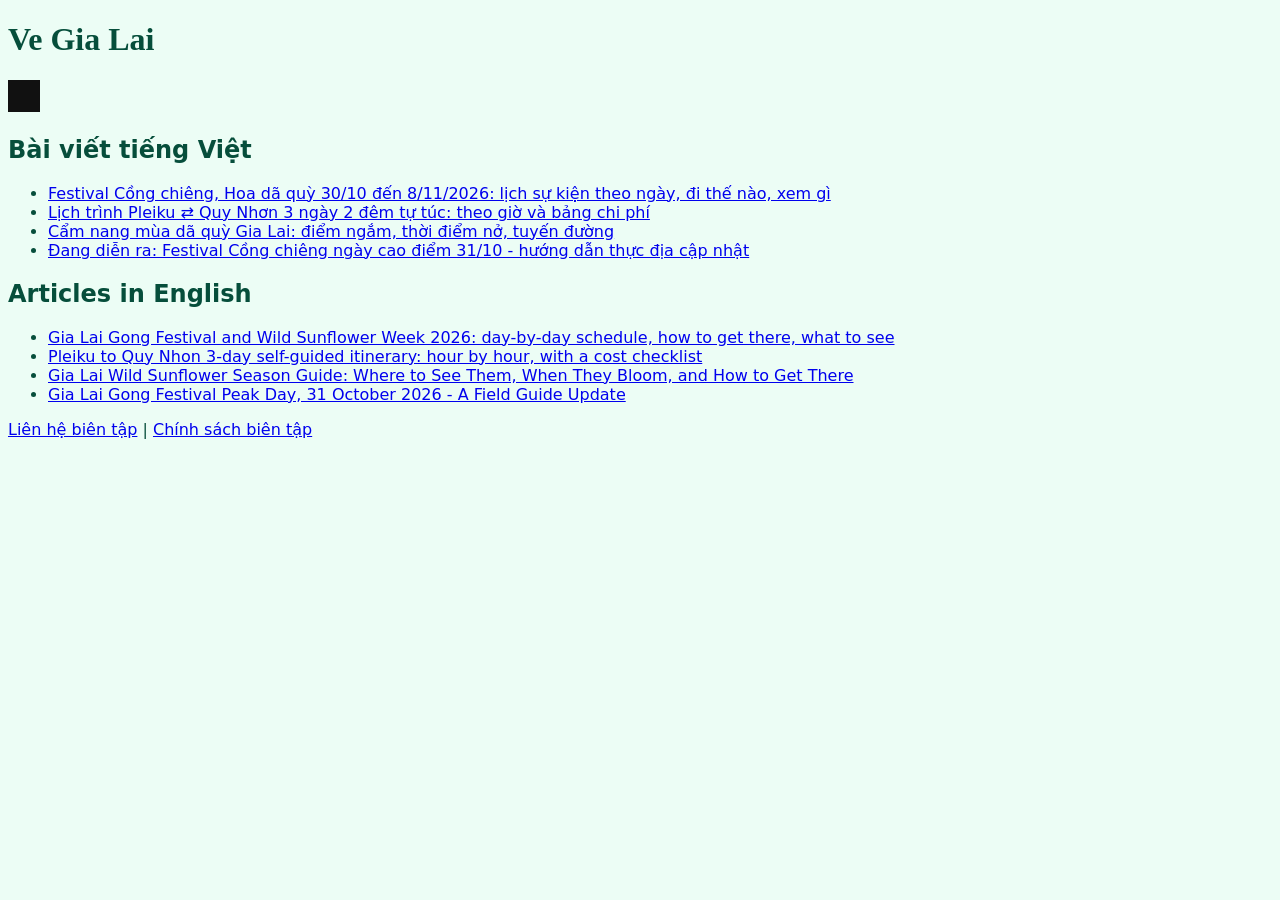
==== index.html @ 29ced784 "Deploy vegialai site (frame + 8 articles, Analytics, CSP fix)" ====
<!DOCTYPE html><html lang="vi"><head><meta http-equiv="Content-Security-Policy" content="default-src 'self'; img-src 'self' data: https://static.cloudflareinsights.com; script-src-elem 'self' https://static.cloudflareinsights.com https://www.googletagmanager.com 'sha256-UXmooJPguoqOtVRpI6l/FpOUixE/SNHxZro4If8JUB8=' 'sha256-MmV6CAi336/HyRRIovsW4zg9B6W2PTh9U3CVrZxrCjM='; style-src-elem 'self'; connect-src 'self' https://static.cloudflareinsights.com https://www.google-analytics.com https://region1.google-analytics.com https://www.googletagmanager.com;"><meta charset="utf-8"><title>Ve Gia Lai</title><meta name="description" content="Ve Gia Lai: lịch Festival Cồng chiêng và Hoa dã quỳ, lịch trình Pleiku - Quy Nhơn, cẩm nang mùa dã quỳ và hướng dẫn ngày cao điểm 31/10."><meta name="viewport" content="width=device-width,initial-scale=1"><link rel="canonical" href="https://vegialai.com/"><meta property="og:title" content="Ve Gia Lai"><meta property="og:image" content="/anh-thu.png"><meta property="og:description" content="Ve Gia Lai: lịch Festival Cồng chiêng và Hoa dã quỳ, lịch trình Pleiku - Quy Nhơn, cẩm nang mùa dã quỳ và hướng dẫn ngày cao điểm 31/10."><script type="application/ld+json">{"@context":"https://schema.org","@type":"WebSite","name":"Ve Gia Lai"}</script>  <script type="module" crossorigin="" src="/assets/index-7Z1wh7cP.js"></script>
  <link rel="stylesheet" crossorigin="" href="/assets/index-DEoJrRp4.css">
<!-- Google tag (gtag.js) -->
<script async src="https://www.googletagmanager.com/gtag/js?id=G-EB8NK3YJMM"></script>
<script>
  window.dataLayer = window.dataLayer || [];
  function gtag(){dataLayer.push(arguments);}
  gtag('js', new Date());
  gtag('config', 'G-EB8NK3YJMM');
</script>
</head><body><h1>Ve Gia Lai</h1><img src="/logo.svg" width="32" height="32" alt="Logo mẫu">
<h2>Bài viết tiếng Việt</h2><ul>
<li><a href="/bai-viet/festival-cong-chieng-hoa-da-quy-30-10-8-11-2026.html">Festival Cồng chiêng, Hoa dã quỳ 30/10 đến 8/11/2026: lịch sự kiện theo ngày, đi thế nào, xem gì</a></li>
<li><a href="/bai-viet/lich-trinh-pleiku-quy-nhon-3-ngay-2-dem-tu-tuc.html">Lịch trình Pleiku ⇄ Quy Nhơn 3 ngày 2 đêm tự túc: theo giờ và bảng chi phí</a></li>
<li><a href="/bai-viet/cam-nang-mua-da-quy-gia-lai-diem-ngam-thoi-diem-no-tuyen-duong.html">Cẩm nang mùa dã quỳ Gia Lai: điểm ngắm, thời điểm nở, tuyến đường</a></li>
<li><a href="/bai-viet/festival-cong-chieng-ngay-cao-diem-31-10-huong-dan-thuc-dia.html">Đang diễn ra: Festival Cồng chiêng ngày cao điểm 31/10 - hướng dẫn thực địa cập nhật</a></li>
</ul><h2>Articles in English</h2><ul>
<li><a href="/bai-viet/gia-lai-gong-festival-wild-sunflower-week-2026-schedule-en.html">Gia Lai Gong Festival and Wild Sunflower Week 2026: day-by-day schedule, how to get there, what to see</a></li>
<li><a href="/bai-viet/pleiku-quy-nhon-3-day-itinerary-self-guided-en.html">Pleiku to Quy Nhon 3-day self-guided itinerary: hour by hour, with a cost checklist</a></li>
<li><a href="/bai-viet/gia-lai-wild-sunflower-season-guide-viewing-spots-bloom-time-routes-en.html">Gia Lai Wild Sunflower Season Guide: Where to See Them, When They Bloom, and How to Get There</a></li>
<li><a href="/bai-viet/gia-lai-gong-festival-31-october-field-guide-en.html">Gia Lai Gong Festival Peak Day, 31 October 2026 - A Field Guide Update</a></li>
</ul><p><a href="/lien-he.html">Liên hệ biên tập</a> | <a href="/chinh-sach-bien-tap.html">Chính sách biên tập</a></p>
<script defer src="https://static.cloudflareinsights.com/beacon.min.js" data-cf-beacon='{"token": "663342c085914c74ac11604c14da9294"}'></script></body></html>
---- assets/index-DEoJrRp4.css ----
@font-face{font-family:Be Vietnam Pro;font-style:normal;font-display:swap;font-weight:700;src:url(/assets/be-vietnam-pro-latin-700-normal-DlW1Zbsh.woff2)format("woff2"),url(/assets/be-vietnam-pro-latin-700-normal-C2EtzaOi.woff)format("woff")}@font-face{font-family:Be Vietnam Pro;font-style:normal;font-display:swap;font-weight:700;src:url(/assets/be-vietnam-pro-vietnamese-700-normal-Csr0PCuG.woff2)format("woff2"),url(/assets/be-vietnam-pro-vietnamese-700-normal-By_5yT39.woff)format("woff")}@font-face{font-family:Noto Sans;font-style:normal;font-display:swap;font-weight:400;src:url(/assets/noto-sans-latin-400-normal-BTkUljjl.woff2)format("woff2"),url(/assets/noto-sans-latin-400-normal-DPpKfCgK.woff)format("woff")}@font-face{font-family:Noto Sans;font-style:normal;font-display:swap;font-weight:400;src:url(/assets/noto-sans-vietnamese-400-normal-D2wP-Vm-.woff2)format("woff2"),url(/assets/noto-sans-vietnamese-400-normal-C3Al4sv4.woff)format("woff")}@font-face{font-family:Noto Sans;font-style:normal;font-display:swap;font-weight:700;src:url(/assets/noto-sans-latin-700-normal-CrvTEWhy.woff2)format("woff2"),url(/assets/noto-sans-latin-700-normal-ZyrKABVF.woff)format("woff")}@font-face{font-family:Noto Sans;font-style:normal;font-display:swap;font-weight:700;src:url(/assets/noto-sans-vietnamese-700-normal-DayJ0F-f.woff2)format("woff2"),url(/assets/noto-sans-vietnamese-700-normal-1GL2JyGE.woff)format("woff")}:root{--primary:#059669;--accent:#ea580c;--bg:#ecfdf5;--fg:#064e3b;--muted:#475569;--border:#a7f3d0;--on-primary:#000;--on-accent:#000}body{background:var(--bg);color:var(--fg);font-family:Roboto,system-ui,sans-serif}h1{font-family:Newsreader,Georgia,serif}.btn{background:var(--primary);color:var(--on-primary);border:1px solid var(--border)}.btn-cta{background:var(--accent);color:var(--on-accent)}
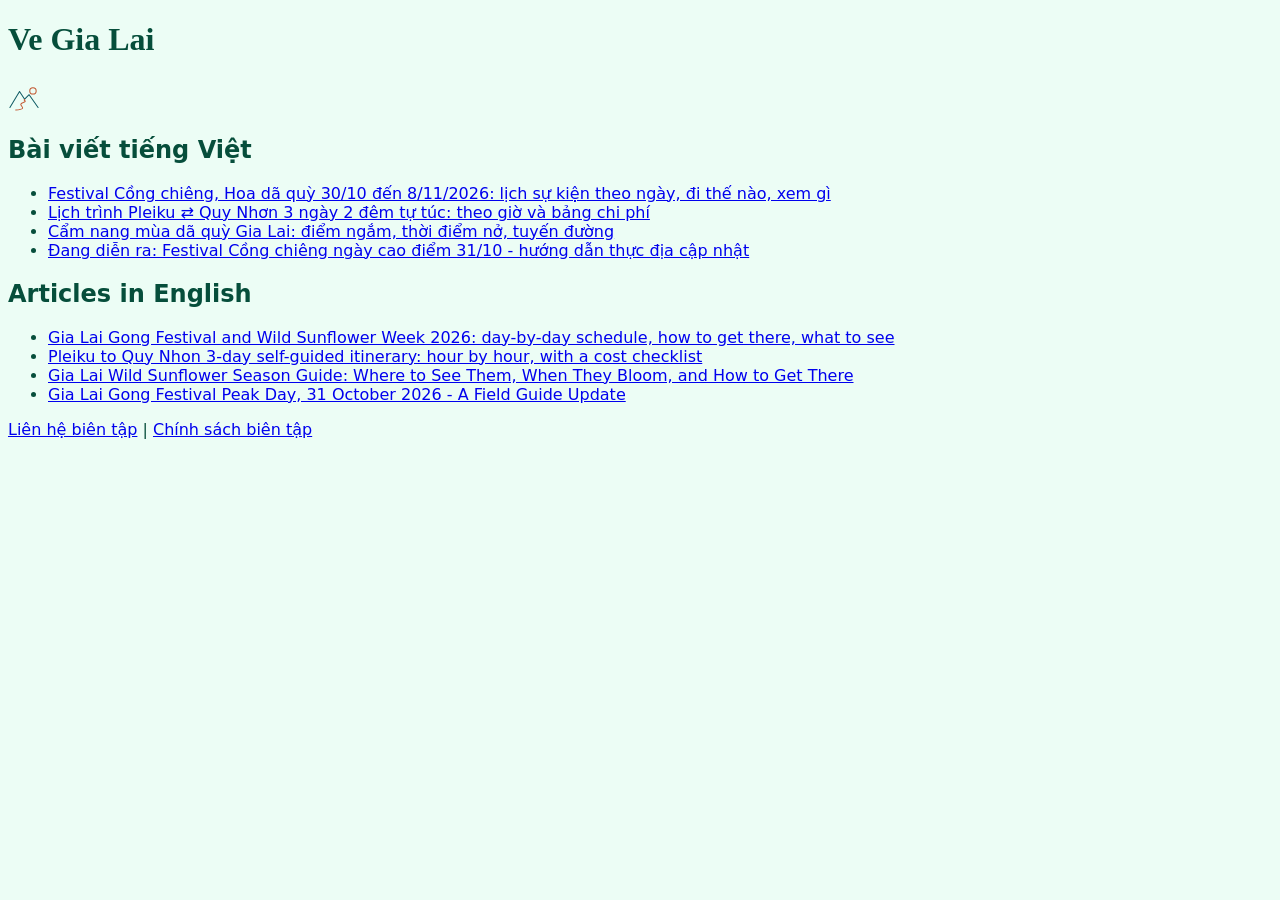
==== commit e404d003: "Replace placeholder logo with final Z Studio vegialai mark and favicon" ====
--- a/index.html
+++ b/index.html
@@ -8,7 +8,7 @@
   gtag('js', new Date());
   gtag('config', 'G-EB8NK3YJMM');
 </script>
-</head><body><h1>Ve Gia Lai</h1><img src="/logo.svg" width="32" height="32" alt="Logo mẫu">
+<link rel="icon" type="image/svg+xml" href="/favicon.svg"></head><body><h1>Ve Gia Lai</h1><img src="/logo.svg" width="32" height="32" alt="Logo mẫu">
 <h2>Bài viết tiếng Việt</h2><ul>
 <li><a href="/bai-viet/festival-cong-chieng-hoa-da-quy-30-10-8-11-2026.html">Festival Cồng chiêng, Hoa dã quỳ 30/10 đến 8/11/2026: lịch sự kiện theo ngày, đi thế nào, xem gì</a></li>
 <li><a href="/bai-viet/lich-trinh-pleiku-quy-nhon-3-ngay-2-dem-tu-tuc.html">Lịch trình Pleiku ⇄ Quy Nhơn 3 ngày 2 đêm tự túc: theo giờ và bảng chi phí</a></li>
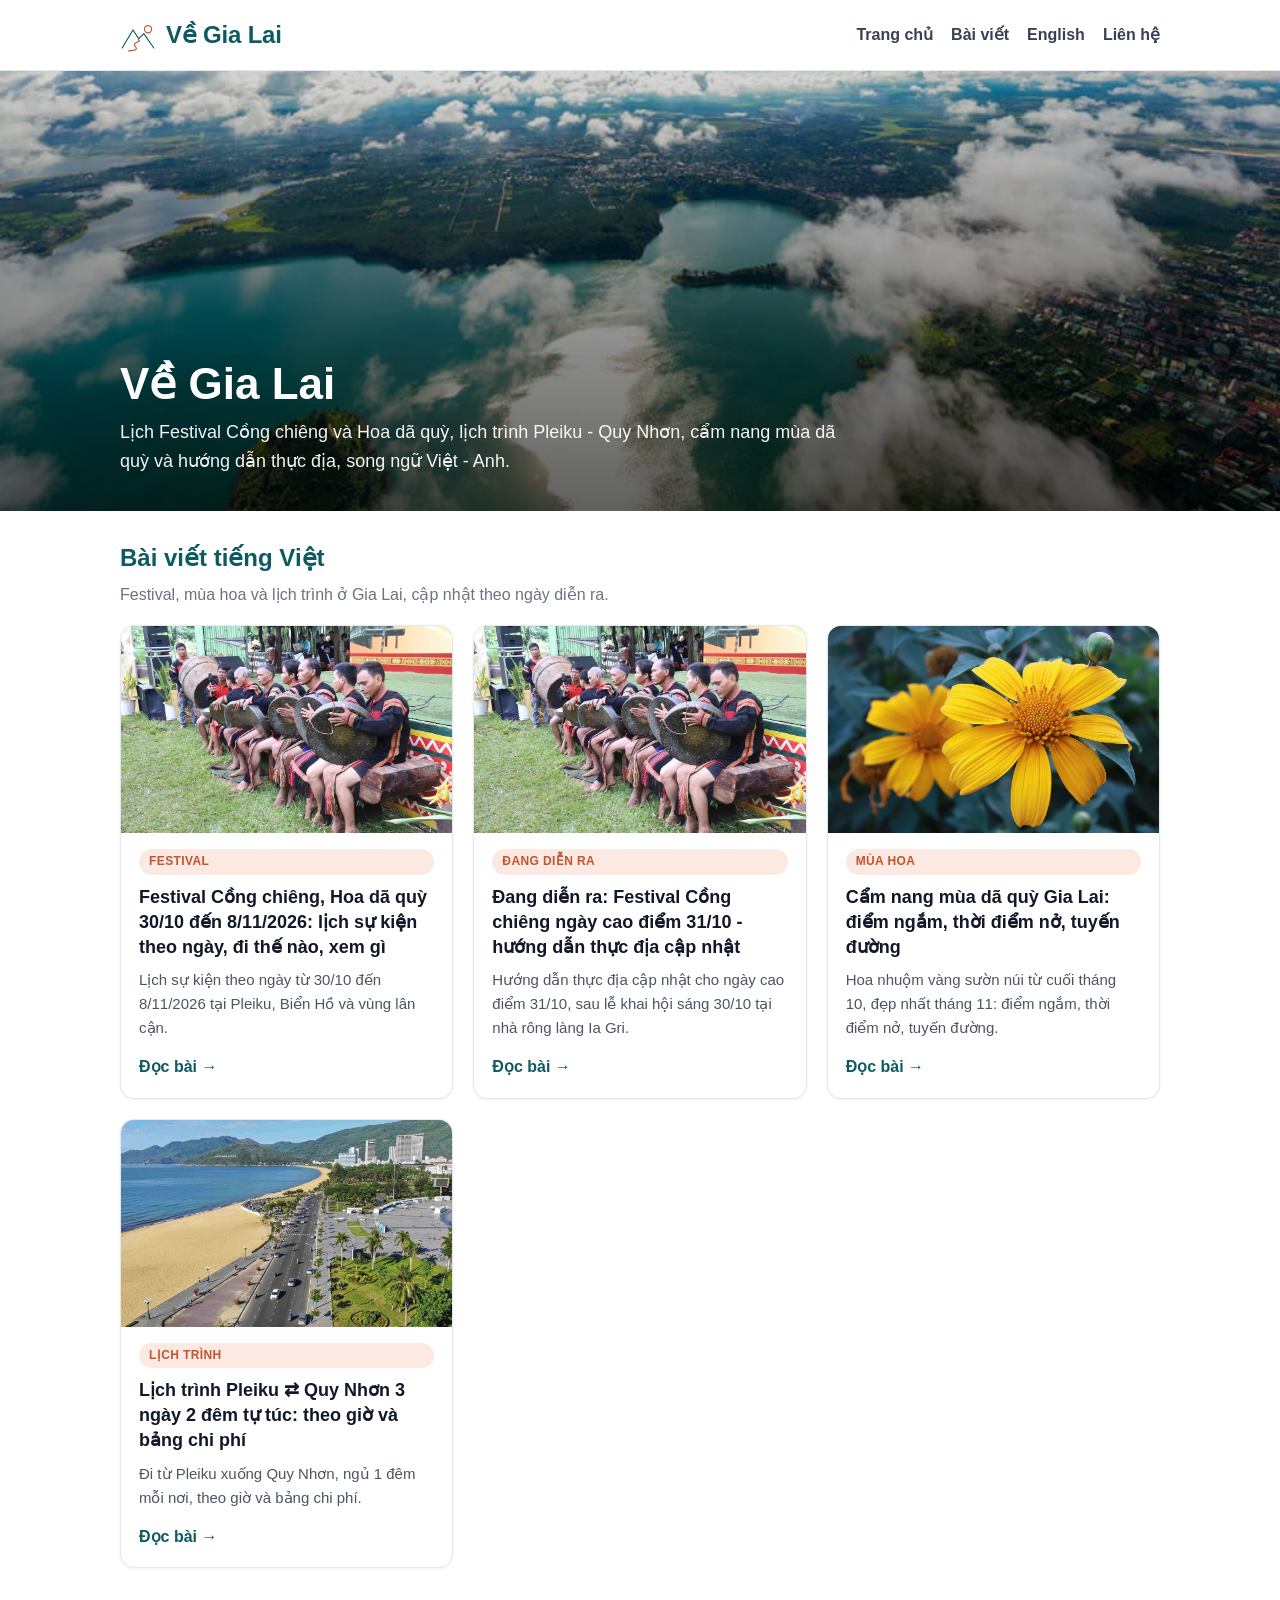
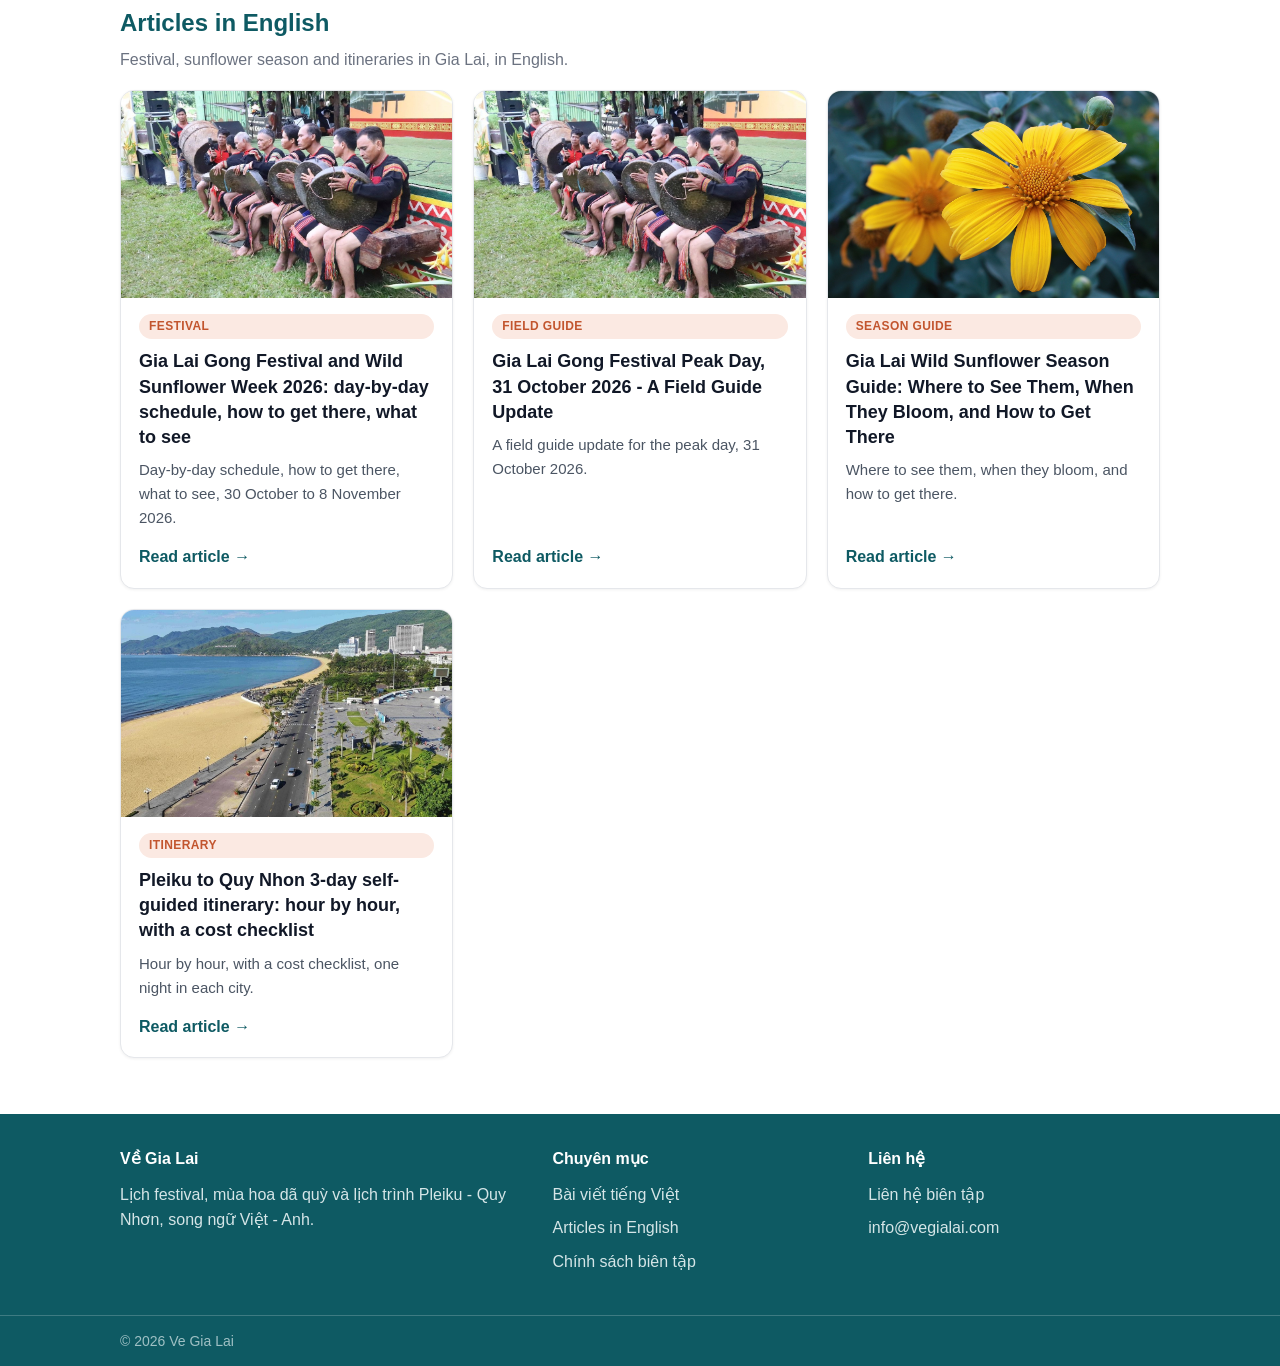
==== commit e66edce3: "Redesign homepage and sync all pages to the new design system Hero photo, 8 article cards with topic" ====
--- a/index.html
+++ b/index.html
@@ -1,23 +1 @@
-<!DOCTYPE html><html lang="vi"><head><meta http-equiv="Content-Security-Policy" content="default-src 'self'; img-src 'self' data: https://static.cloudflareinsights.com; script-src-elem 'self' https://static.cloudflareinsights.com https://www.googletagmanager.com 'sha256-UXmooJPguoqOtVRpI6l/FpOUixE/SNHxZro4If8JUB8=' 'sha256-MmV6CAi336/HyRRIovsW4zg9B6W2PTh9U3CVrZxrCjM='; style-src-elem 'self'; connect-src 'self' https://static.cloudflareinsights.com https://www.google-analytics.com https://region1.google-analytics.com https://www.googletagmanager.com;"><meta charset="utf-8"><title>Ve Gia Lai</title><meta name="description" content="Ve Gia Lai: lịch Festival Cồng chiêng và Hoa dã quỳ, lịch trình Pleiku - Quy Nhơn, cẩm nang mùa dã quỳ và hướng dẫn ngày cao điểm 31/10."><meta name="viewport" content="width=device-width,initial-scale=1"><link rel="canonical" href="https://vegialai.com/"><meta property="og:title" content="Ve Gia Lai"><meta property="og:image" content="/anh-thu.png"><meta property="og:description" content="Ve Gia Lai: lịch Festival Cồng chiêng và Hoa dã quỳ, lịch trình Pleiku - Quy Nhơn, cẩm nang mùa dã quỳ và hướng dẫn ngày cao điểm 31/10."><script type="application/ld+json">{"@context":"https://schema.org","@type":"WebSite","name":"Ve Gia Lai"}</script>  <script type="module" crossorigin="" src="/assets/index-7Z1wh7cP.js"></script>
-  <link rel="stylesheet" crossorigin="" href="/assets/index-DEoJrRp4.css">
-<!-- Google tag (gtag.js) -->
-<script async src="https://www.googletagmanager.com/gtag/js?id=G-EB8NK3YJMM"></script>
-<script>
-  window.dataLayer = window.dataLayer || [];
-  function gtag(){dataLayer.push(arguments);}
-  gtag('js', new Date());
-  gtag('config', 'G-EB8NK3YJMM');
-</script>
-<link rel="icon" type="image/svg+xml" href="/favicon.svg"></head><body><h1>Ve Gia Lai</h1><img src="/logo.svg" width="32" height="32" alt="Logo mẫu">
-<h2>Bài viết tiếng Việt</h2><ul>
-<li><a href="/bai-viet/festival-cong-chieng-hoa-da-quy-30-10-8-11-2026.html">Festival Cồng chiêng, Hoa dã quỳ 30/10 đến 8/11/2026: lịch sự kiện theo ngày, đi thế nào, xem gì</a></li>
-<li><a href="/bai-viet/lich-trinh-pleiku-quy-nhon-3-ngay-2-dem-tu-tuc.html">Lịch trình Pleiku ⇄ Quy Nhơn 3 ngày 2 đêm tự túc: theo giờ và bảng chi phí</a></li>
-<li><a href="/bai-viet/cam-nang-mua-da-quy-gia-lai-diem-ngam-thoi-diem-no-tuyen-duong.html">Cẩm nang mùa dã quỳ Gia Lai: điểm ngắm, thời điểm nở, tuyến đường</a></li>
-<li><a href="/bai-viet/festival-cong-chieng-ngay-cao-diem-31-10-huong-dan-thuc-dia.html">Đang diễn ra: Festival Cồng chiêng ngày cao điểm 31/10 - hướng dẫn thực địa cập nhật</a></li>
-</ul><h2>Articles in English</h2><ul>
-<li><a href="/bai-viet/gia-lai-gong-festival-wild-sunflower-week-2026-schedule-en.html">Gia Lai Gong Festival and Wild Sunflower Week 2026: day-by-day schedule, how to get there, what to see</a></li>
-<li><a href="/bai-viet/pleiku-quy-nhon-3-day-itinerary-self-guided-en.html">Pleiku to Quy Nhon 3-day self-guided itinerary: hour by hour, with a cost checklist</a></li>
-<li><a href="/bai-viet/gia-lai-wild-sunflower-season-guide-viewing-spots-bloom-time-routes-en.html">Gia Lai Wild Sunflower Season Guide: Where to See Them, When They Bloom, and How to Get There</a></li>
-<li><a href="/bai-viet/gia-lai-gong-festival-31-october-field-guide-en.html">Gia Lai Gong Festival Peak Day, 31 October 2026 - A Field Guide Update</a></li>
-</ul><p><a href="/lien-he.html">Liên hệ biên tập</a> | <a href="/chinh-sach-bien-tap.html">Chính sách biên tập</a></p>
-<script defer src="https://static.cloudflareinsights.com/beacon.min.js" data-cf-beacon='{"token": "663342c085914c74ac11604c14da9294"}'></script></body></html>
+<!DOCTYPE html><html lang="vi"><head><meta http-equiv="Content-Security-Policy" content="default-src 'self'; img-src 'self' data: https://static.cloudflareinsights.com; script-src-elem 'self' https://static.cloudflareinsights.com https://www.googletagmanager.com 'sha256-UXmooJPguoqOtVRpI6l/FpOUixE/SNHxZro4If8JUB8=' 'sha256-MmV6CAi336/HyRRIovsW4zg9B6W2PTh9U3CVrZxrCjM='; style-src-elem 'self'; connect-src 'self' https://static.cloudflareinsights.com https://www.google-analytics.com https://region1.google-analytics.com https://www.googletagmanager.com;"><meta charset="utf-8"><title>Ve Gia Lai</title><meta name="description" content="Ve Gia Lai: lịch Festival Cồng chiêng và Hoa dã quỳ, lịch trình Pleiku - Quy Nhơn, cẩm nang mùa dã quỳ và hướng dẫn ngày cao điểm 31/10."><meta name="viewport" content="width=device-width,initial-scale=1"><link rel="canonical" href="https://vegialai.com/"><meta property="og:title" content="Ve Gia Lai"><meta property="og:image" content="/images/hero.jpg"><meta property="og:description" content="Ve Gia Lai: lịch Festival Cồng chiêng và Hoa dã quỳ, lịch trình Pleiku - Quy Nhơn, cẩm nang mùa dã quỳ và hướng dẫn ngày cao điểm 31/10."><script type="application/ld+json">{"@context":"https://schema.org","@type":"WebSite","name":"Ve Gia Lai"}</script><link rel="stylesheet" href="/assets/home.css"><script async src="https://www.googletagmanager.com/gtag/js?id=G-EB8NK3YJMM"></script><script>window.dataLayer = window.dataLayer || [];function gtag(){dataLayer.push(arguments);}gtag('js', new Date());gtag('config', 'G-EB8NK3YJMM');</script><link rel="icon" type="image/svg+xml" href="/favicon.svg"></head><body><header class="site"><div class="wrap"><div class="brand"><img src="/logo.svg" alt="" width="36" height="36"><span>Về Gia Lai</span></div><nav class="main"><a href="/">Trang chủ</a><a href="#bai-viet">Bài viết</a><a href="#english">English</a><a href="/lien-he.html">Liên hệ</a></nav></div></header><div class="hero"><img src="/images/hero.jpg" alt="Biển Hồ Pleiku trên mây"><div class="shade"></div><div class="text"><div class="wrap"><h1>Về Gia Lai</h1><p>Lịch Festival Cồng chiêng và Hoa dã quỳ, lịch trình Pleiku - Quy Nhơn, cẩm nang mùa dã quỳ và hướng dẫn thực địa, song ngữ Việt - Anh.</p></div></div></div><main><div class="wrap"><section class="block" id="bai-viet"><h2>Bài viết tiếng Việt</h2><p class="sub">Festival, mùa hoa và lịch trình ở Gia Lai, cập nhật theo ngày diễn ra.</p><div class="grid"><article class="card"><img src="/images/gong.jpg" alt="Nghệ nhân đánh cồng chiêng Tây Nguyên"><div class="body"><span class="tag">Festival</span><h3><a href="/bai-viet/festival-cong-chieng-hoa-da-quy-30-10-8-11-2026.html">Festival Cồng chiêng, Hoa dã quỳ 30/10 đến 8/11/2026: lịch sự kiện theo ngày, đi thế nào, xem gì</a></h3><p>Lịch sự kiện theo ngày từ 30/10 đến 8/11/2026 tại Pleiku, Biển Hồ và vùng lân cận.</p><a class="more" href="/bai-viet/festival-cong-chieng-hoa-da-quy-30-10-8-11-2026.html">Đọc bài →</a></div></article><article class="card"><img src="/images/gong.jpg" alt="Nghệ nhân đánh cồng chiêng Tây Nguyên"><div class="body"><span class="tag">Đang diễn ra</span><h3><a href="/bai-viet/festival-cong-chieng-ngay-cao-diem-31-10-huong-dan-thuc-dia.html">Đang diễn ra: Festival Cồng chiêng ngày cao điểm 31/10 - hướng dẫn thực địa cập nhật</a></h3><p>Hướng dẫn thực địa cập nhật cho ngày cao điểm 31/10, sau lễ khai hội sáng 30/10 tại nhà rông làng Ia Gri.</p><a class="more" href="/bai-viet/festival-cong-chieng-ngay-cao-diem-31-10-huong-dan-thuc-dia.html">Đọc bài →</a></div></article><article class="card"><img src="/images/sunflower.jpg" alt="Hoa dã quỳ vàng"><div class="body"><span class="tag">Mùa hoa</span><h3><a href="/bai-viet/cam-nang-mua-da-quy-gia-lai-diem-ngam-thoi-diem-no-tuyen-duong.html">Cẩm nang mùa dã quỳ Gia Lai: điểm ngắm, thời điểm nở, tuyến đường</a></h3><p>Hoa nhuộm vàng sườn núi từ cuối tháng 10, đẹp nhất tháng 11: điểm ngắm, thời điểm nở, tuyến đường.</p><a class="more" href="/bai-viet/cam-nang-mua-da-quy-gia-lai-diem-ngam-thoi-diem-no-tuyen-duong.html">Đọc bài →</a></div></article><article class="card"><img src="/images/quynhon-road.jpg" alt="Đường ven biển Quy Nhơn"><div class="body"><span class="tag">Lịch trình</span><h3><a href="/bai-viet/lich-trinh-pleiku-quy-nhon-3-ngay-2-dem-tu-tuc.html">Lịch trình Pleiku ⇄ Quy Nhơn 3 ngày 2 đêm tự túc: theo giờ và bảng chi phí</a></h3><p>Đi từ Pleiku xuống Quy Nhơn, ngủ 1 đêm mỗi nơi, theo giờ và bảng chi phí.</p><a class="more" href="/bai-viet/lich-trinh-pleiku-quy-nhon-3-ngay-2-dem-tu-tuc.html">Đọc bài →</a></div></article></div></section><section class="block" id="english"><h2>Articles in English</h2><p class="sub">Festival, sunflower season and itineraries in Gia Lai, in English.</p><div class="grid"><article class="card"><img src="/images/gong.jpg" alt="Central Highlands gong performers"><div class="body"><span class="tag">Festival</span><h3><a href="/bai-viet/gia-lai-gong-festival-wild-sunflower-week-2026-schedule-en.html">Gia Lai Gong Festival and Wild Sunflower Week 2026: day-by-day schedule, how to get there, what to see</a></h3><p>Day-by-day schedule, how to get there, what to see, 30 October to 8 November 2026.</p><a class="more" href="/bai-viet/gia-lai-gong-festival-wild-sunflower-week-2026-schedule-en.html">Read article →</a></div></article><article class="card"><img src="/images/gong.jpg" alt="Central Highlands gong performers"><div class="body"><span class="tag">Field guide</span><h3><a href="/bai-viet/gia-lai-gong-festival-31-october-field-guide-en.html">Gia Lai Gong Festival Peak Day, 31 October 2026 - A Field Guide Update</a></h3><p>A field guide update for the peak day, 31 October 2026.</p><a class="more" href="/bai-viet/gia-lai-gong-festival-31-october-field-guide-en.html">Read article →</a></div></article><article class="card"><img src="/images/sunflower.jpg" alt="Wild sunflower in bloom"><div class="body"><span class="tag">Season guide</span><h3><a href="/bai-viet/gia-lai-wild-sunflower-season-guide-viewing-spots-bloom-time-routes-en.html">Gia Lai Wild Sunflower Season Guide: Where to See Them, When They Bloom, and How to Get There</a></h3><p>Where to see them, when they bloom, and how to get there.</p><a class="more" href="/bai-viet/gia-lai-wild-sunflower-season-guide-viewing-spots-bloom-time-routes-en.html">Read article →</a></div></article><article class="card"><img src="/images/quynhon-road.jpg" alt="Quy Nhon coastal road"><div class="body"><span class="tag">Itinerary</span><h3><a href="/bai-viet/pleiku-quy-nhon-3-day-itinerary-self-guided-en.html">Pleiku to Quy Nhon 3-day self-guided itinerary: hour by hour, with a cost checklist</a></h3><p>Hour by hour, with a cost checklist, one night in each city.</p><a class="more" href="/bai-viet/pleiku-quy-nhon-3-day-itinerary-self-guided-en.html">Read article →</a></div></article></div></section></div></main><footer class="site"><div class="wrap"><div><h4>Về Gia Lai</h4><p>Lịch festival, mùa hoa dã quỳ và lịch trình Pleiku - Quy Nhơn, song ngữ Việt - Anh.</p></div><div><h4>Chuyên mục</h4><ul><li><a href="#bai-viet">Bài viết tiếng Việt</a></li><li><a href="#english">Articles in English</a></li><li><a href="/chinh-sach-bien-tap.html">Chính sách biên tập</a></li></ul></div><div><h4>Liên hệ</h4><ul><li><a href="/lien-he.html">Liên hệ biên tập</a></li><li><a href="mailto:info@vegialai.com">info@vegialai.com</a></li></ul></div></div><div class="base"><div class="wrap">© 2026 Ve Gia Lai</div></div></footer><script defer src="https://static.cloudflareinsights.com/beacon.min.js" data-cf-beacon='{"token": "663342c085914c74ac11604c14da9294"}'></script></body></html>
--- a/assets/home.css
+++ b/assets/home.css
@@ -0,0 +1,16 @@
+*{box-sizing:border-box}body{margin:0;font-family:-apple-system,"Segoe UI",Roboto,"Helvetica Neue",Arial,sans-serif;color:#1f2937;background:#ffffff;line-height:1.6}a{color:#0e5a63;text-decoration:none}a:hover{text-decoration:underline}.wrap{max-width:1080px;margin:0 auto;padding:0 20px}header.site{border-bottom:1px solid #e5e7eb}header.site .wrap{display:flex;align-items:center;justify-content:space-between;gap:16px;padding-top:16px;padding-bottom:16px}.brand{font-size:24px;font-weight:800;color:#0e5a63;letter-spacing:-.2px}nav.main a{margin-left:18px;font-weight:600;color:#374151}nav.main a:first-child{margin-left:0}.hero{position:relative;color:#fff}.hero img{width:100%;height:440px;object-fit:cover;display:block}.hero .shade{position:absolute;inset:0;background:linear-gradient(180deg,rgba(0,0,0,.15),rgba(0,0,0,.62))}.hero .text{position:absolute;left:0;right:0;bottom:0}.hero .text .wrap{padding-bottom:36px}.hero h1{font-size:44px;line-height:1.15;margin:0 0 8px}.hero p{font-size:18px;margin:0;max-width:720px;opacity:.95}main{padding:28px 0 8px}section.block{margin-bottom:36px}section.block h2{font-size:24px;color:#0e5a63;margin:0 0 4px}section.block .sub{color:#6b7280;margin:0 0 18px}.grid{display:grid;grid-template-columns:repeat(3,1fr);gap:20px}article.card{border:1px solid #e5e7eb;border-radius:14px;overflow:hidden;background:#fff;box-shadow:0 1px 3px rgba(0,0,0,.06);display:flex;flex-direction:column}article.card img{width:100%;aspect-ratio:16/10;object-fit:cover;display:block}article.card .body{padding:16px 18px 18px;display:flex;flex-direction:column;flex:1}article.card .tag{display:inline-block;font-size:12px;font-weight:700;letter-spacing:.4px;text-transform:uppercase;color:#c2552e;background:#fbe9e2;border-radius:999px;padding:3px 10px;margin-bottom:10px}article.card h3{font-size:18px;line-height:1.4;margin:0 0 8px}article.card h3 a{color:#111827}article.card p{font-size:15px;color:#4b5563;margin:0 0 14px;flex:1}article.card .more{font-weight:700}footer.site{background:#0e5a63;color:#d5e5e7;margin-top:12px}footer.site .wrap{display:grid;grid-template-columns:1.4fr 1fr 1fr;gap:24px;padding-top:32px;padding-bottom:32px}footer.site h4{color:#fff;margin:0 0 10px;font-size:16px}footer.site p{margin:0}footer.site ul{list-style:none;margin:0;padding:0}footer.site li{margin-bottom:8px}footer.site a{color:#d5e5e7}footer.site .base{border-top:1px solid rgba(255,255,255,.2)}footer.site .base .wrap{padding-top:14px;padding-bottom:14px;display:block;font-size:14px;color:#9fc0c4}@media(max-width:900px){.grid{grid-template-columns:repeat(2,1fr)}.hero img{height:340px}.hero h1{font-size:34px}footer.site .wrap{grid-template-columns:1fr 1fr}}@media(max-width:600px){.grid{grid-template-columns:1fr}header.site .wrap{flex-direction:column;align-items:flex-start}nav.main a{margin-left:0;margin-right:16px}.hero img{height:260px}.hero h1{font-size:28px}.hero p{font-size:16px}footer.site .wrap{grid-template-columns:1fr}}
+.content{max-width:760px;margin:0 auto}
+.content h1{font-size:34px;line-height:1.25;color:#0e5a63;margin:8px 0 16px}
+.content h2{font-size:24px;color:#0e5a63;margin:32px 0 12px}
+.content h3{font-size:19px;color:#0e5a63;margin:24px 0 10px}
+.content p{margin:0 0 16px}
+.content ul,.content ol{margin:0 0 16px;padding-left:24px}
+.content li{margin-bottom:6px}
+.content img{max-width:100%;height:auto;border-radius:12px}
+.content figure.lead{margin:0 0 24px}
+.content figure.lead img{width:100%;border-radius:12px}
+.content figure.lead figcaption{font-size:14px;color:#6b7280;margin-top:8px}
+@media(max-width:640px){.content h1{font-size:28px}.content h2{font-size:21px}}
+
+.brand{display:flex;align-items:center;gap:10px}
+.brand img{width:36px;height:36px;display:block}
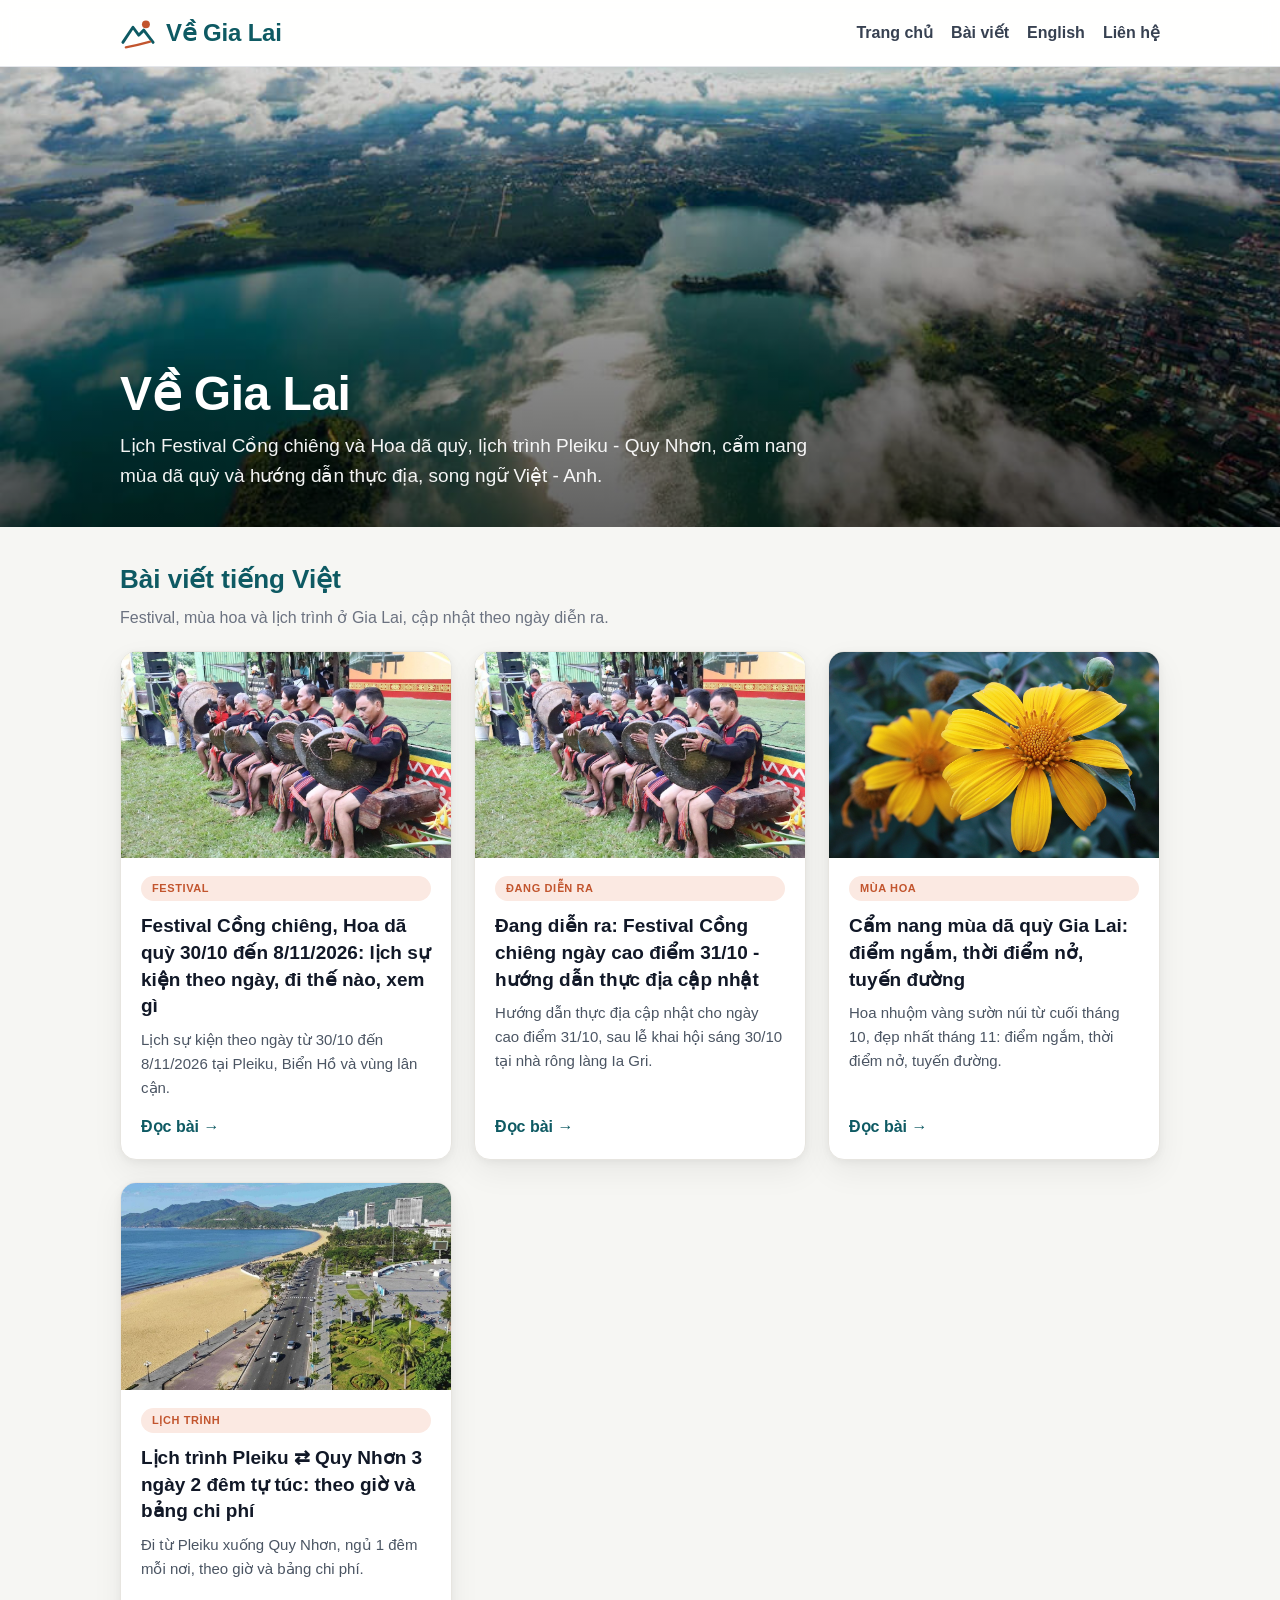
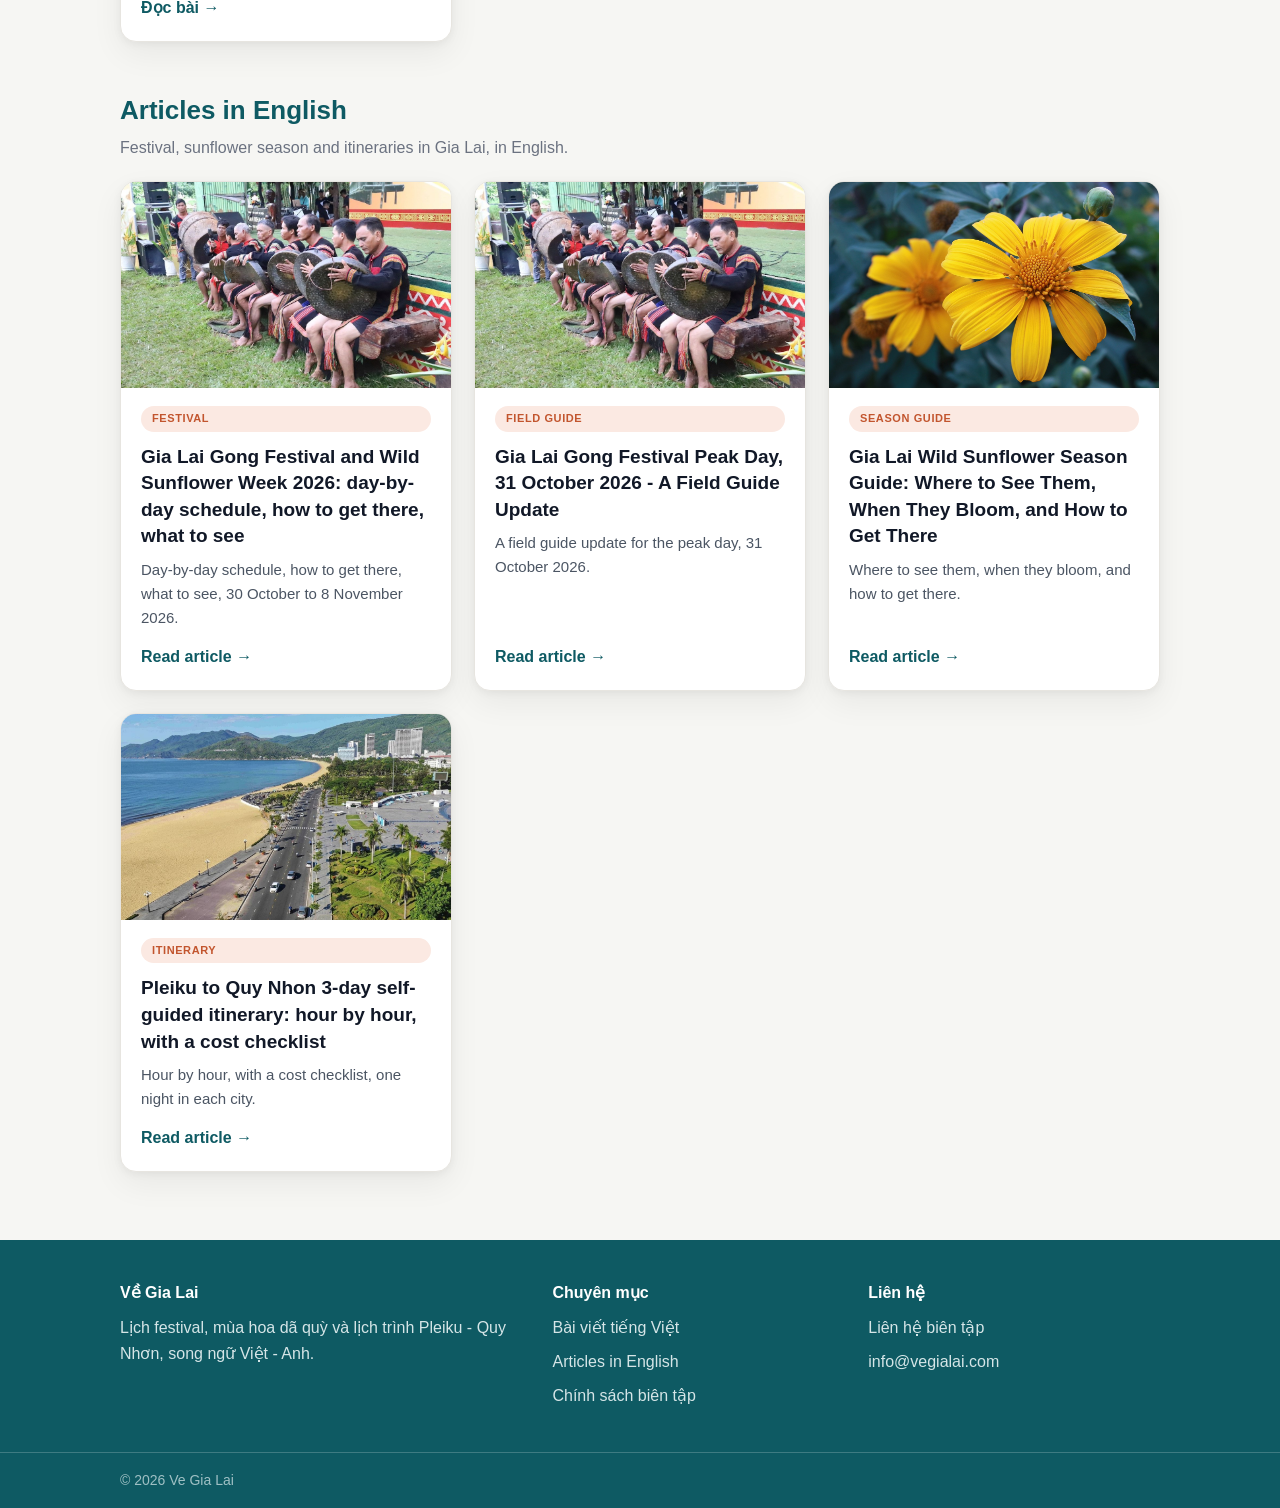
==== commit de182d79: "Redraw header logo with thick strokes and switch to logo-v2.svg to bust cached placeholder" ====
--- a/index.html
+++ b/index.html
@@ -1 +1 @@
-<!DOCTYPE html><html lang="vi"><head><meta http-equiv="Content-Security-Policy" content="default-src 'self'; img-src 'self' data: https://static.cloudflareinsights.com; script-src-elem 'self' https://static.cloudflareinsights.com https://www.googletagmanager.com 'sha256-UXmooJPguoqOtVRpI6l/FpOUixE/SNHxZro4If8JUB8=' 'sha256-MmV6CAi336/HyRRIovsW4zg9B6W2PTh9U3CVrZxrCjM='; style-src-elem 'self'; connect-src 'self' https://static.cloudflareinsights.com https://www.google-analytics.com https://region1.google-analytics.com https://www.googletagmanager.com;"><meta charset="utf-8"><title>Ve Gia Lai</title><meta name="description" content="Ve Gia Lai: lịch Festival Cồng chiêng và Hoa dã quỳ, lịch trình Pleiku - Quy Nhơn, cẩm nang mùa dã quỳ và hướng dẫn ngày cao điểm 31/10."><meta name="viewport" content="width=device-width,initial-scale=1"><link rel="canonical" href="https://vegialai.com/"><meta property="og:title" content="Ve Gia Lai"><meta property="og:image" content="/images/hero.jpg"><meta property="og:description" content="Ve Gia Lai: lịch Festival Cồng chiêng và Hoa dã quỳ, lịch trình Pleiku - Quy Nhơn, cẩm nang mùa dã quỳ và hướng dẫn ngày cao điểm 31/10."><script type="application/ld+json">{"@context":"https://schema.org","@type":"WebSite","name":"Ve Gia Lai"}</script><link rel="stylesheet" href="/assets/home.css"><script async src="https://www.googletagmanager.com/gtag/js?id=G-EB8NK3YJMM"></script><script>window.dataLayer = window.dataLayer || [];function gtag(){dataLayer.push(arguments);}gtag('js', new Date());gtag('config', 'G-EB8NK3YJMM');</script><link rel="icon" type="image/svg+xml" href="/favicon.svg"></head><body><header class="site"><div class="wrap"><div class="brand"><img src="/logo.svg" alt="" width="36" height="36"><span>Về Gia Lai</span></div><nav class="main"><a href="/">Trang chủ</a><a href="#bai-viet">Bài viết</a><a href="#english">English</a><a href="/lien-he.html">Liên hệ</a></nav></div></header><div class="hero"><img src="/images/hero.jpg" alt="Biển Hồ Pleiku trên mây"><div class="shade"></div><div class="text"><div class="wrap"><h1>Về Gia Lai</h1><p>Lịch Festival Cồng chiêng và Hoa dã quỳ, lịch trình Pleiku - Quy Nhơn, cẩm nang mùa dã quỳ và hướng dẫn thực địa, song ngữ Việt - Anh.</p></div></div></div><main><div class="wrap"><section class="block" id="bai-viet"><h2>Bài viết tiếng Việt</h2><p class="sub">Festival, mùa hoa và lịch trình ở Gia Lai, cập nhật theo ngày diễn ra.</p><div class="grid"><article class="card"><img src="/images/gong.jpg" alt="Nghệ nhân đánh cồng chiêng Tây Nguyên"><div class="body"><span class="tag">Festival</span><h3><a href="/bai-viet/festival-cong-chieng-hoa-da-quy-30-10-8-11-2026.html">Festival Cồng chiêng, Hoa dã quỳ 30/10 đến 8/11/2026: lịch sự kiện theo ngày, đi thế nào, xem gì</a></h3><p>Lịch sự kiện theo ngày từ 30/10 đến 8/11/2026 tại Pleiku, Biển Hồ và vùng lân cận.</p><a class="more" href="/bai-viet/festival-cong-chieng-hoa-da-quy-30-10-8-11-2026.html">Đọc bài →</a></div></article><article class="card"><img src="/images/gong.jpg" alt="Nghệ nhân đánh cồng chiêng Tây Nguyên"><div class="body"><span class="tag">Đang diễn ra</span><h3><a href="/bai-viet/festival-cong-chieng-ngay-cao-diem-31-10-huong-dan-thuc-dia.html">Đang diễn ra: Festival Cồng chiêng ngày cao điểm 31/10 - hướng dẫn thực địa cập nhật</a></h3><p>Hướng dẫn thực địa cập nhật cho ngày cao điểm 31/10, sau lễ khai hội sáng 30/10 tại nhà rông làng Ia Gri.</p><a class="more" href="/bai-viet/festival-cong-chieng-ngay-cao-diem-31-10-huong-dan-thuc-dia.html">Đọc bài →</a></div></article><article class="card"><img src="/images/sunflower.jpg" alt="Hoa dã quỳ vàng"><div class="body"><span class="tag">Mùa hoa</span><h3><a href="/bai-viet/cam-nang-mua-da-quy-gia-lai-diem-ngam-thoi-diem-no-tuyen-duong.html">Cẩm nang mùa dã quỳ Gia Lai: điểm ngắm, thời điểm nở, tuyến đường</a></h3><p>Hoa nhuộm vàng sườn núi từ cuối tháng 10, đẹp nhất tháng 11: điểm ngắm, thời điểm nở, tuyến đường.</p><a class="more" href="/bai-viet/cam-nang-mua-da-quy-gia-lai-diem-ngam-thoi-diem-no-tuyen-duong.html">Đọc bài →</a></div></article><article class="card"><img src="/images/quynhon-road.jpg" alt="Đường ven biển Quy Nhơn"><div class="body"><span class="tag">Lịch trình</span><h3><a href="/bai-viet/lich-trinh-pleiku-quy-nhon-3-ngay-2-dem-tu-tuc.html">Lịch trình Pleiku ⇄ Quy Nhơn 3 ngày 2 đêm tự túc: theo giờ và bảng chi phí</a></h3><p>Đi từ Pleiku xuống Quy Nhơn, ngủ 1 đêm mỗi nơi, theo giờ và bảng chi phí.</p><a class="more" href="/bai-viet/lich-trinh-pleiku-quy-nhon-3-ngay-2-dem-tu-tuc.html">Đọc bài →</a></div></article></div></section><section class="block" id="english"><h2>Articles in English</h2><p class="sub">Festival, sunflower season and itineraries in Gia Lai, in English.</p><div class="grid"><article class="card"><img src="/images/gong.jpg" alt="Central Highlands gong performers"><div class="body"><span class="tag">Festival</span><h3><a href="/bai-viet/gia-lai-gong-festival-wild-sunflower-week-2026-schedule-en.html">Gia Lai Gong Festival and Wild Sunflower Week 2026: day-by-day schedule, how to get there, what to see</a></h3><p>Day-by-day schedule, how to get there, what to see, 30 October to 8 November 2026.</p><a class="more" href="/bai-viet/gia-lai-gong-festival-wild-sunflower-week-2026-schedule-en.html">Read article →</a></div></article><article class="card"><img src="/images/gong.jpg" alt="Central Highlands gong performers"><div class="body"><span class="tag">Field guide</span><h3><a href="/bai-viet/gia-lai-gong-festival-31-october-field-guide-en.html">Gia Lai Gong Festival Peak Day, 31 October 2026 - A Field Guide Update</a></h3><p>A field guide update for the peak day, 31 October 2026.</p><a class="more" href="/bai-viet/gia-lai-gong-festival-31-october-field-guide-en.html">Read article →</a></div></article><article class="card"><img src="/images/sunflower.jpg" alt="Wild sunflower in bloom"><div class="body"><span class="tag">Season guide</span><h3><a href="/bai-viet/gia-lai-wild-sunflower-season-guide-viewing-spots-bloom-time-routes-en.html">Gia Lai Wild Sunflower Season Guide: Where to See Them, When They Bloom, and How to Get There</a></h3><p>Where to see them, when they bloom, and how to get there.</p><a class="more" href="/bai-viet/gia-lai-wild-sunflower-season-guide-viewing-spots-bloom-time-routes-en.html">Read article →</a></div></article><article class="card"><img src="/images/quynhon-road.jpg" alt="Quy Nhon coastal road"><div class="body"><span class="tag">Itinerary</span><h3><a href="/bai-viet/pleiku-quy-nhon-3-day-itinerary-self-guided-en.html">Pleiku to Quy Nhon 3-day self-guided itinerary: hour by hour, with a cost checklist</a></h3><p>Hour by hour, with a cost checklist, one night in each city.</p><a class="more" href="/bai-viet/pleiku-quy-nhon-3-day-itinerary-self-guided-en.html">Read article →</a></div></article></div></section></div></main><footer class="site"><div class="wrap"><div><h4>Về Gia Lai</h4><p>Lịch festival, mùa hoa dã quỳ và lịch trình Pleiku - Quy Nhơn, song ngữ Việt - Anh.</p></div><div><h4>Chuyên mục</h4><ul><li><a href="#bai-viet">Bài viết tiếng Việt</a></li><li><a href="#english">Articles in English</a></li><li><a href="/chinh-sach-bien-tap.html">Chính sách biên tập</a></li></ul></div><div><h4>Liên hệ</h4><ul><li><a href="/lien-he.html">Liên hệ biên tập</a></li><li><a href="mailto:info@vegialai.com">info@vegialai.com</a></li></ul></div></div><div class="base"><div class="wrap">© 2026 Ve Gia Lai</div></div></footer><script defer src="https://static.cloudflareinsights.com/beacon.min.js" data-cf-beacon='{"token": "663342c085914c74ac11604c14da9294"}'></script></body></html>
+<!DOCTYPE html><html lang="vi"><head><meta http-equiv="Content-Security-Policy" content="default-src 'self'; img-src 'self' data: https://static.cloudflareinsights.com; script-src-elem 'self' https://static.cloudflareinsights.com https://www.googletagmanager.com 'sha256-UXmooJPguoqOtVRpI6l/FpOUixE/SNHxZro4If8JUB8=' 'sha256-MmV6CAi336/HyRRIovsW4zg9B6W2PTh9U3CVrZxrCjM='; style-src-elem 'self'; connect-src 'self' https://static.cloudflareinsights.com https://www.google-analytics.com https://region1.google-analytics.com https://www.googletagmanager.com;"><meta charset="utf-8"><title>Ve Gia Lai</title><meta name="description" content="Ve Gia Lai: lịch Festival Cồng chiêng và Hoa dã quỳ, lịch trình Pleiku - Quy Nhơn, cẩm nang mùa dã quỳ và hướng dẫn ngày cao điểm 31/10."><meta name="viewport" content="width=device-width,initial-scale=1"><link rel="canonical" href="https://vegialai.com/"><meta property="og:title" content="Ve Gia Lai"><meta property="og:image" content="/images/hero.jpg"><meta property="og:description" content="Ve Gia Lai: lịch Festival Cồng chiêng và Hoa dã quỳ, lịch trình Pleiku - Quy Nhơn, cẩm nang mùa dã quỳ và hướng dẫn ngày cao điểm 31/10."><script type="application/ld+json">{"@context":"https://schema.org","@type":"WebSite","name":"Ve Gia Lai"}</script><link rel="stylesheet" href="/assets/home.css"><script async src="https://www.googletagmanager.com/gtag/js?id=G-EB8NK3YJMM"></script><script>window.dataLayer = window.dataLayer || [];function gtag(){dataLayer.push(arguments);}gtag('js', new Date());gtag('config', 'G-EB8NK3YJMM');</script><link rel="icon" type="image/svg+xml" href="/favicon.svg"></head><body><header class="site"><div class="wrap"><div class="brand"><img src="/logo-v2.svg" alt="" width="36" height="36"><span>Về Gia Lai</span></div><nav class="main"><a href="/">Trang chủ</a><a href="#bai-viet">Bài viết</a><a href="#english">English</a><a href="/lien-he.html">Liên hệ</a></nav></div></header><div class="hero"><img src="/images/hero.jpg" alt="Biển Hồ Pleiku trên mây"><div class="shade"></div><div class="text"><div class="wrap"><h1>Về Gia Lai</h1><p>Lịch Festival Cồng chiêng và Hoa dã quỳ, lịch trình Pleiku - Quy Nhơn, cẩm nang mùa dã quỳ và hướng dẫn thực địa, song ngữ Việt - Anh.</p></div></div></div><main><div class="wrap"><section class="block" id="bai-viet"><h2>Bài viết tiếng Việt</h2><p class="sub">Festival, mùa hoa và lịch trình ở Gia Lai, cập nhật theo ngày diễn ra.</p><div class="grid"><article class="card"><img src="/images/gong.jpg" alt="Nghệ nhân đánh cồng chiêng Tây Nguyên"><div class="body"><span class="tag">Festival</span><h3><a href="/bai-viet/festival-cong-chieng-hoa-da-quy-30-10-8-11-2026.html">Festival Cồng chiêng, Hoa dã quỳ 30/10 đến 8/11/2026: lịch sự kiện theo ngày, đi thế nào, xem gì</a></h3><p>Lịch sự kiện theo ngày từ 30/10 đến 8/11/2026 tại Pleiku, Biển Hồ và vùng lân cận.</p><a class="more" href="/bai-viet/festival-cong-chieng-hoa-da-quy-30-10-8-11-2026.html">Đọc bài →</a></div></article><article class="card"><img src="/images/gong.jpg" alt="Nghệ nhân đánh cồng chiêng Tây Nguyên"><div class="body"><span class="tag">Đang diễn ra</span><h3><a href="/bai-viet/festival-cong-chieng-ngay-cao-diem-31-10-huong-dan-thuc-dia.html">Đang diễn ra: Festival Cồng chiêng ngày cao điểm 31/10 - hướng dẫn thực địa cập nhật</a></h3><p>Hướng dẫn thực địa cập nhật cho ngày cao điểm 31/10, sau lễ khai hội sáng 30/10 tại nhà rông làng Ia Gri.</p><a class="more" href="/bai-viet/festival-cong-chieng-ngay-cao-diem-31-10-huong-dan-thuc-dia.html">Đọc bài →</a></div></article><article class="card"><img src="/images/sunflower.jpg" alt="Hoa dã quỳ vàng"><div class="body"><span class="tag">Mùa hoa</span><h3><a href="/bai-viet/cam-nang-mua-da-quy-gia-lai-diem-ngam-thoi-diem-no-tuyen-duong.html">Cẩm nang mùa dã quỳ Gia Lai: điểm ngắm, thời điểm nở, tuyến đường</a></h3><p>Hoa nhuộm vàng sườn núi từ cuối tháng 10, đẹp nhất tháng 11: điểm ngắm, thời điểm nở, tuyến đường.</p><a class="more" href="/bai-viet/cam-nang-mua-da-quy-gia-lai-diem-ngam-thoi-diem-no-tuyen-duong.html">Đọc bài →</a></div></article><article class="card"><img src="/images/quynhon-road.jpg" alt="Đường ven biển Quy Nhơn"><div class="body"><span class="tag">Lịch trình</span><h3><a href="/bai-viet/lich-trinh-pleiku-quy-nhon-3-ngay-2-dem-tu-tuc.html">Lịch trình Pleiku ⇄ Quy Nhơn 3 ngày 2 đêm tự túc: theo giờ và bảng chi phí</a></h3><p>Đi từ Pleiku xuống Quy Nhơn, ngủ 1 đêm mỗi nơi, theo giờ và bảng chi phí.</p><a class="more" href="/bai-viet/lich-trinh-pleiku-quy-nhon-3-ngay-2-dem-tu-tuc.html">Đọc bài →</a></div></article></div></section><section class="block" id="english"><h2>Articles in English</h2><p class="sub">Festival, sunflower season and itineraries in Gia Lai, in English.</p><div class="grid"><article class="card"><img src="/images/gong.jpg" alt="Central Highlands gong performers"><div class="body"><span class="tag">Festival</span><h3><a href="/bai-viet/gia-lai-gong-festival-wild-sunflower-week-2026-schedule-en.html">Gia Lai Gong Festival and Wild Sunflower Week 2026: day-by-day schedule, how to get there, what to see</a></h3><p>Day-by-day schedule, how to get there, what to see, 30 October to 8 November 2026.</p><a class="more" href="/bai-viet/gia-lai-gong-festival-wild-sunflower-week-2026-schedule-en.html">Read article →</a></div></article><article class="card"><img src="/images/gong.jpg" alt="Central Highlands gong performers"><div class="body"><span class="tag">Field guide</span><h3><a href="/bai-viet/gia-lai-gong-festival-31-october-field-guide-en.html">Gia Lai Gong Festival Peak Day, 31 October 2026 - A Field Guide Update</a></h3><p>A field guide update for the peak day, 31 October 2026.</p><a class="more" href="/bai-viet/gia-lai-gong-festival-31-october-field-guide-en.html">Read article →</a></div></article><article class="card"><img src="/images/sunflower.jpg" alt="Wild sunflower in bloom"><div class="body"><span class="tag">Season guide</span><h3><a href="/bai-viet/gia-lai-wild-sunflower-season-guide-viewing-spots-bloom-time-routes-en.html">Gia Lai Wild Sunflower Season Guide: Where to See Them, When They Bloom, and How to Get There</a></h3><p>Where to see them, when they bloom, and how to get there.</p><a class="more" href="/bai-viet/gia-lai-wild-sunflower-season-guide-viewing-spots-bloom-time-routes-en.html">Read article →</a></div></article><article class="card"><img src="/images/quynhon-road.jpg" alt="Quy Nhon coastal road"><div class="body"><span class="tag">Itinerary</span><h3><a href="/bai-viet/pleiku-quy-nhon-3-day-itinerary-self-guided-en.html">Pleiku to Quy Nhon 3-day self-guided itinerary: hour by hour, with a cost checklist</a></h3><p>Hour by hour, with a cost checklist, one night in each city.</p><a class="more" href="/bai-viet/pleiku-quy-nhon-3-day-itinerary-self-guided-en.html">Read article →</a></div></article></div></section></div></main><footer class="site"><div class="wrap"><div><h4>Về Gia Lai</h4><p>Lịch festival, mùa hoa dã quỳ và lịch trình Pleiku - Quy Nhơn, song ngữ Việt - Anh.</p></div><div><h4>Chuyên mục</h4><ul><li><a href="#bai-viet">Bài viết tiếng Việt</a></li><li><a href="#english">Articles in English</a></li><li><a href="/chinh-sach-bien-tap.html">Chính sách biên tập</a></li></ul></div><div><h4>Liên hệ</h4><ul><li><a href="/lien-he.html">Liên hệ biên tập</a></li><li><a href="mailto:info@vegialai.com">info@vegialai.com</a></li></ul></div></div><div class="base"><div class="wrap">© 2026 Ve Gia Lai</div></div></footer><script defer src="https://static.cloudflareinsights.com/beacon.min.js" data-cf-beacon='{"token": "663342c085914c74ac11604c14da9294"}'></script></body></html>
--- a/assets/home.css
+++ b/assets/home.css
@@ -1,6 +1,6 @@
-*{box-sizing:border-box}body{margin:0;font-family:-apple-system,"Segoe UI",Roboto,"Helvetica Neue",Arial,sans-serif;color:#1f2937;background:#ffffff;line-height:1.6}a{color:#0e5a63;text-decoration:none}a:hover{text-decoration:underline}.wrap{max-width:1080px;margin:0 auto;padding:0 20px}header.site{border-bottom:1px solid #e5e7eb}header.site .wrap{display:flex;align-items:center;justify-content:space-between;gap:16px;padding-top:16px;padding-bottom:16px}.brand{font-size:24px;font-weight:800;color:#0e5a63;letter-spacing:-.2px}nav.main a{margin-left:18px;font-weight:600;color:#374151}nav.main a:first-child{margin-left:0}.hero{position:relative;color:#fff}.hero img{width:100%;height:440px;object-fit:cover;display:block}.hero .shade{position:absolute;inset:0;background:linear-gradient(180deg,rgba(0,0,0,.15),rgba(0,0,0,.62))}.hero .text{position:absolute;left:0;right:0;bottom:0}.hero .text .wrap{padding-bottom:36px}.hero h1{font-size:44px;line-height:1.15;margin:0 0 8px}.hero p{font-size:18px;margin:0;max-width:720px;opacity:.95}main{padding:28px 0 8px}section.block{margin-bottom:36px}section.block h2{font-size:24px;color:#0e5a63;margin:0 0 4px}section.block .sub{color:#6b7280;margin:0 0 18px}.grid{display:grid;grid-template-columns:repeat(3,1fr);gap:20px}article.card{border:1px solid #e5e7eb;border-radius:14px;overflow:hidden;background:#fff;box-shadow:0 1px 3px rgba(0,0,0,.06);display:flex;flex-direction:column}article.card img{width:100%;aspect-ratio:16/10;object-fit:cover;display:block}article.card .body{padding:16px 18px 18px;display:flex;flex-direction:column;flex:1}article.card .tag{display:inline-block;font-size:12px;font-weight:700;letter-spacing:.4px;text-transform:uppercase;color:#c2552e;background:#fbe9e2;border-radius:999px;padding:3px 10px;margin-bottom:10px}article.card h3{font-size:18px;line-height:1.4;margin:0 0 8px}article.card h3 a{color:#111827}article.card p{font-size:15px;color:#4b5563;margin:0 0 14px;flex:1}article.card .more{font-weight:700}footer.site{background:#0e5a63;color:#d5e5e7;margin-top:12px}footer.site .wrap{display:grid;grid-template-columns:1.4fr 1fr 1fr;gap:24px;padding-top:32px;padding-bottom:32px}footer.site h4{color:#fff;margin:0 0 10px;font-size:16px}footer.site p{margin:0}footer.site ul{list-style:none;margin:0;padding:0}footer.site li{margin-bottom:8px}footer.site a{color:#d5e5e7}footer.site .base{border-top:1px solid rgba(255,255,255,.2)}footer.site .base .wrap{padding-top:14px;padding-bottom:14px;display:block;font-size:14px;color:#9fc0c4}@media(max-width:900px){.grid{grid-template-columns:repeat(2,1fr)}.hero img{height:340px}.hero h1{font-size:34px}footer.site .wrap{grid-template-columns:1fr 1fr}}@media(max-width:600px){.grid{grid-template-columns:1fr}header.site .wrap{flex-direction:column;align-items:flex-start}nav.main a{margin-left:0;margin-right:16px}.hero img{height:260px}.hero h1{font-size:28px}.hero p{font-size:16px}footer.site .wrap{grid-template-columns:1fr}}
+*{box-sizing:border-box}body{margin:0;font-family:-apple-system,"Segoe UI",Roboto,"Helvetica Neue",Arial,sans-serif;color:#1f2937;background:#f6f6f3;line-height:1.6}a{color:#0e5a63;text-decoration:none}a:hover{text-decoration:underline}.wrap{max-width:1080px;margin:0 auto;padding:0 20px}header.site{position:sticky;top:0;z-index:10;background:rgba(255,255,255,.92);backdrop-filter:blur(8px);border-bottom:1px solid #e5e7eb}header.site .wrap{display:flex;align-items:center;justify-content:space-between;gap:16px;padding-top:14px;padding-bottom:14px}.brand{font-size:24px;font-weight:800;color:#0e5a63;letter-spacing:-.2px}nav.main a{margin-left:18px;font-weight:600;color:#374151}nav.main a:first-child{margin-left:0}.hero{position:relative;color:#fff}.hero img{width:100%;height:460px;object-fit:cover;display:block}.hero .shade{position:absolute;inset:0;background:linear-gradient(180deg,rgba(0,0,0,.15),rgba(0,0,0,.62))}.hero .text{position:absolute;left:0;right:0;bottom:0}.hero .text .wrap{padding-bottom:36px}.hero h1{font-size:48px;line-height:1.12;margin:0 0 10px;letter-spacing:-.5px}.hero p{font-size:19px;margin:0;max-width:720px;opacity:.95}main{padding:32px 0 8px}section.block{margin-bottom:48px;scroll-margin-top:76px}section.block h2{font-size:26px;font-weight:800;color:#0e5a63;margin:0 0 4px}section.block .sub{color:#6b7280;margin:0 0 20px;font-size:16px}.grid{display:grid;grid-template-columns:repeat(3,1fr);gap:22px}article.card{border:1px solid #e7e5e0;border-radius:16px;overflow:hidden;background:#fff;box-shadow:0 2px 8px rgba(0,0,0,.05),0 12px 32px rgba(0,0,0,.06);display:flex;flex-direction:column;transition:transform .2s,box-shadow .2s}article.card:hover{transform:translateY(-3px);box-shadow:0 4px 12px rgba(0,0,0,.06),0 16px 40px rgba(0,0,0,.10)}article.card img{width:100%;aspect-ratio:16/10;object-fit:cover;display:block;transition:transform .3s}article.card:hover img{transform:scale(1.03)}article.card .body{padding:18px 20px 20px;display:flex;flex-direction:column;flex:1}article.card .tag{display:inline-block;font-size:11px;font-weight:800;letter-spacing:.6px;text-transform:uppercase;color:#c2552e;background:#fbe9e2;border-radius:999px;padding:4px 11px;margin-bottom:12px}article.card h3{font-size:19px;line-height:1.4;margin:0 0 8px}article.card h3 a{color:#111827}article.card p{font-size:15px;color:#4b5563;margin:0 0 14px;flex:1}article.card .more{font-weight:700}footer.site{background:#0e5a63;color:#d5e5e7;margin-top:12px}footer.site .wrap{display:grid;grid-template-columns:1.4fr 1fr 1fr;gap:24px;padding-top:40px;padding-bottom:36px}footer.site h4{color:#fff;margin:0 0 10px;font-size:16px}footer.site p{margin:0}footer.site ul{list-style:none;margin:0;padding:0}footer.site li{margin-bottom:8px}footer.site a{color:#d5e5e7}footer.site .base{border-top:1px solid rgba(255,255,255,.2)}footer.site .base .wrap{padding-top:16px;padding-bottom:16px;display:block;font-size:14px;color:#9fc0c4}@media(max-width:900px){.grid{grid-template-columns:repeat(2,1fr)}.hero img{height:340px}.hero h1{font-size:34px}footer.site .wrap{grid-template-columns:1fr 1fr}}@media(max-width:600px){.grid{grid-template-columns:1fr}header.site .wrap{flex-direction:column;align-items:flex-start}nav.main a{margin-left:0;margin-right:16px}.hero img{height:280px}.hero h1{font-size:30px}.hero p{font-size:16px}footer.site .wrap{grid-template-columns:1fr}}
 .content{max-width:760px;margin:0 auto}
-.content h1{font-size:34px;line-height:1.25;color:#0e5a63;margin:8px 0 16px}
+.content h1{font-size:36px;line-height:1.25;color:#0e5a63;margin:8px 0 16px;letter-spacing:-.3px}
 .content h2{font-size:24px;color:#0e5a63;margin:32px 0 12px}
 .content h3{font-size:19px;color:#0e5a63;margin:24px 0 10px}
 .content p{margin:0 0 16px}
@@ -8,8 +8,17 @@
 .content li{margin-bottom:6px}
 .content img{max-width:100%;height:auto;border-radius:12px}
 .content figure.lead{margin:0 0 24px}
-.content figure.lead img{width:100%;border-radius:12px}
-.content figure.lead figcaption{font-size:14px;color:#6b7280;margin-top:8px}
+.content figure.lead img{width:100%;aspect-ratio:16/9;object-fit:cover;border-radius:16px;box-shadow:0 8px 24px rgba(0,0,0,.10)}
+.content figure.lead figcaption{font-size:14px;color:#6b7280;margin-top:8px;text-align:center}
+.content table{width:100%;border-collapse:separate;border-spacing:0;margin:20px 0;font-size:15px;line-height:1.55;border:1px solid #e5e5e0;border-radius:12px}
+.content thead th{background:#0E5A63;color:#fff;font-weight:700;text-align:left;padding:12px 14px}
+.content thead th:first-child{border-radius:11px 0 0 0}
+.content thead th:last-child{border-radius:0 11px 0 0}
+.content tbody td{padding:11px 14px;border-top:1px solid #e5e5e0;vertical-align:top}
+.content tbody tr:nth-child(even) td{background:#f6f6f3}
+.content tbody tr:last-child td:first-child{border-radius:0 0 0 11px}
+.content tbody tr:last-child td:last-child{border-radius:0 0 11px 0}
+@media(max-width:640px){.content table{font-size:14px}.content thead th,.content tbody td{padding:9px 10px}}
 @media(max-width:640px){.content h1{font-size:28px}.content h2{font-size:21px}}
 
 .brand{display:flex;align-items:center;gap:10px}
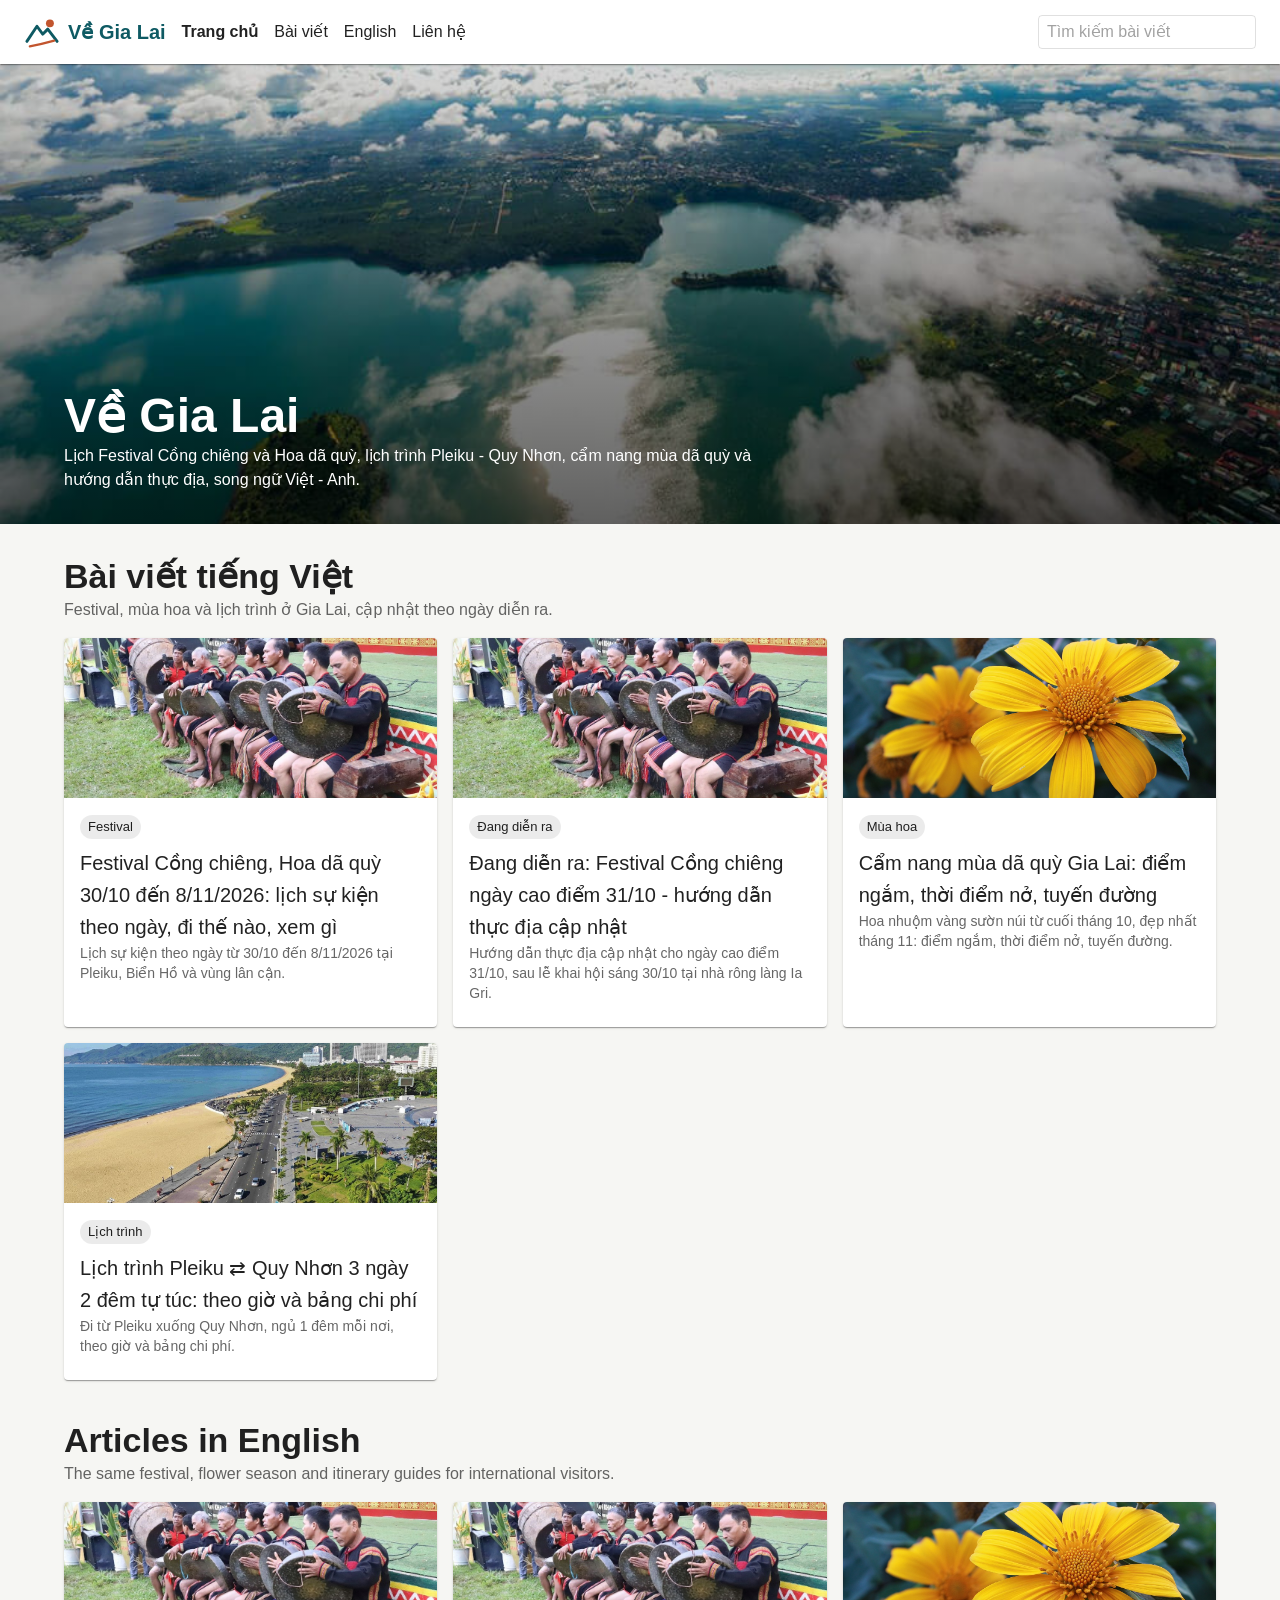
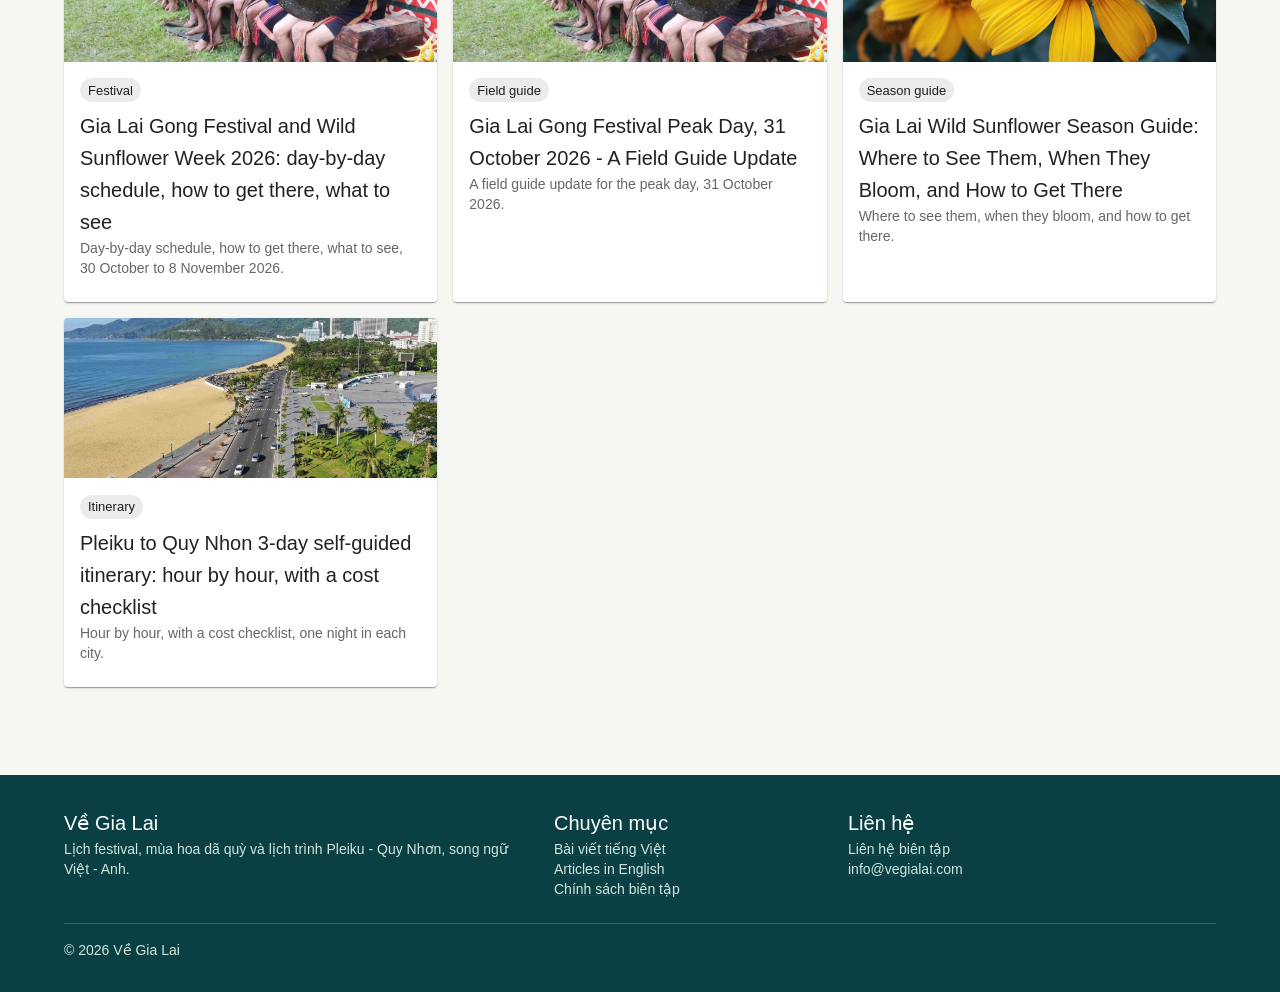
==== commit c90e9c63: "Replace homepage with React build: real card links, canonical and GA, working search, real footer li" ====
--- a/index.html
+++ b/index.html
@@ -1 +1,2 @@
-<!DOCTYPE html><html lang="vi"><head><meta http-equiv="Content-Security-Policy" content="default-src 'self'; img-src 'self' data: https://static.cloudflareinsights.com; script-src-elem 'self' https://static.cloudflareinsights.com https://www.googletagmanager.com 'sha256-UXmooJPguoqOtVRpI6l/FpOUixE/SNHxZro4If8JUB8=' 'sha256-MmV6CAi336/HyRRIovsW4zg9B6W2PTh9U3CVrZxrCjM='; style-src-elem 'self'; connect-src 'self' https://static.cloudflareinsights.com https://www.google-analytics.com https://region1.google-analytics.com https://www.googletagmanager.com;"><meta charset="utf-8"><title>Ve Gia Lai</title><meta name="description" content="Ve Gia Lai: lịch Festival Cồng chiêng và Hoa dã quỳ, lịch trình Pleiku - Quy Nhơn, cẩm nang mùa dã quỳ và hướng dẫn ngày cao điểm 31/10."><meta name="viewport" content="width=device-width,initial-scale=1"><link rel="canonical" href="https://vegialai.com/"><meta property="og:title" content="Ve Gia Lai"><meta property="og:image" content="/images/hero.jpg"><meta property="og:description" content="Ve Gia Lai: lịch Festival Cồng chiêng và Hoa dã quỳ, lịch trình Pleiku - Quy Nhơn, cẩm nang mùa dã quỳ và hướng dẫn ngày cao điểm 31/10."><script type="application/ld+json">{"@context":"https://schema.org","@type":"WebSite","name":"Ve Gia Lai"}</script><link rel="stylesheet" href="/assets/home.css"><script async src="https://www.googletagmanager.com/gtag/js?id=G-EB8NK3YJMM"></script><script>window.dataLayer = window.dataLayer || [];function gtag(){dataLayer.push(arguments);}gtag('js', new Date());gtag('config', 'G-EB8NK3YJMM');</script><link rel="icon" type="image/svg+xml" href="/favicon.svg"></head><body><header class="site"><div class="wrap"><div class="brand"><img src="/logo-v2.svg" alt="" width="36" height="36"><span>Về Gia Lai</span></div><nav class="main"><a href="/">Trang chủ</a><a href="#bai-viet">Bài viết</a><a href="#english">English</a><a href="/lien-he.html">Liên hệ</a></nav></div></header><div class="hero"><img src="/images/hero.jpg" alt="Biển Hồ Pleiku trên mây"><div class="shade"></div><div class="text"><div class="wrap"><h1>Về Gia Lai</h1><p>Lịch Festival Cồng chiêng và Hoa dã quỳ, lịch trình Pleiku - Quy Nhơn, cẩm nang mùa dã quỳ và hướng dẫn thực địa, song ngữ Việt - Anh.</p></div></div></div><main><div class="wrap"><section class="block" id="bai-viet"><h2>Bài viết tiếng Việt</h2><p class="sub">Festival, mùa hoa và lịch trình ở Gia Lai, cập nhật theo ngày diễn ra.</p><div class="grid"><article class="card"><img src="/images/gong.jpg" alt="Nghệ nhân đánh cồng chiêng Tây Nguyên"><div class="body"><span class="tag">Festival</span><h3><a href="/bai-viet/festival-cong-chieng-hoa-da-quy-30-10-8-11-2026.html">Festival Cồng chiêng, Hoa dã quỳ 30/10 đến 8/11/2026: lịch sự kiện theo ngày, đi thế nào, xem gì</a></h3><p>Lịch sự kiện theo ngày từ 30/10 đến 8/11/2026 tại Pleiku, Biển Hồ và vùng lân cận.</p><a class="more" href="/bai-viet/festival-cong-chieng-hoa-da-quy-30-10-8-11-2026.html">Đọc bài →</a></div></article><article class="card"><img src="/images/gong.jpg" alt="Nghệ nhân đánh cồng chiêng Tây Nguyên"><div class="body"><span class="tag">Đang diễn ra</span><h3><a href="/bai-viet/festival-cong-chieng-ngay-cao-diem-31-10-huong-dan-thuc-dia.html">Đang diễn ra: Festival Cồng chiêng ngày cao điểm 31/10 - hướng dẫn thực địa cập nhật</a></h3><p>Hướng dẫn thực địa cập nhật cho ngày cao điểm 31/10, sau lễ khai hội sáng 30/10 tại nhà rông làng Ia Gri.</p><a class="more" href="/bai-viet/festival-cong-chieng-ngay-cao-diem-31-10-huong-dan-thuc-dia.html">Đọc bài →</a></div></article><article class="card"><img src="/images/sunflower.jpg" alt="Hoa dã quỳ vàng"><div class="body"><span class="tag">Mùa hoa</span><h3><a href="/bai-viet/cam-nang-mua-da-quy-gia-lai-diem-ngam-thoi-diem-no-tuyen-duong.html">Cẩm nang mùa dã quỳ Gia Lai: điểm ngắm, thời điểm nở, tuyến đường</a></h3><p>Hoa nhuộm vàng sườn núi từ cuối tháng 10, đẹp nhất tháng 11: điểm ngắm, thời điểm nở, tuyến đường.</p><a class="more" href="/bai-viet/cam-nang-mua-da-quy-gia-lai-diem-ngam-thoi-diem-no-tuyen-duong.html">Đọc bài →</a></div></article><article class="card"><img src="/images/quynhon-road.jpg" alt="Đường ven biển Quy Nhơn"><div class="body"><span class="tag">Lịch trình</span><h3><a href="/bai-viet/lich-trinh-pleiku-quy-nhon-3-ngay-2-dem-tu-tuc.html">Lịch trình Pleiku ⇄ Quy Nhơn 3 ngày 2 đêm tự túc: theo giờ và bảng chi phí</a></h3><p>Đi từ Pleiku xuống Quy Nhơn, ngủ 1 đêm mỗi nơi, theo giờ và bảng chi phí.</p><a class="more" href="/bai-viet/lich-trinh-pleiku-quy-nhon-3-ngay-2-dem-tu-tuc.html">Đọc bài →</a></div></article></div></section><section class="block" id="english"><h2>Articles in English</h2><p class="sub">Festival, sunflower season and itineraries in Gia Lai, in English.</p><div class="grid"><article class="card"><img src="/images/gong.jpg" alt="Central Highlands gong performers"><div class="body"><span class="tag">Festival</span><h3><a href="/bai-viet/gia-lai-gong-festival-wild-sunflower-week-2026-schedule-en.html">Gia Lai Gong Festival and Wild Sunflower Week 2026: day-by-day schedule, how to get there, what to see</a></h3><p>Day-by-day schedule, how to get there, what to see, 30 October to 8 November 2026.</p><a class="more" href="/bai-viet/gia-lai-gong-festival-wild-sunflower-week-2026-schedule-en.html">Read article →</a></div></article><article class="card"><img src="/images/gong.jpg" alt="Central Highlands gong performers"><div class="body"><span class="tag">Field guide</span><h3><a href="/bai-viet/gia-lai-gong-festival-31-october-field-guide-en.html">Gia Lai Gong Festival Peak Day, 31 October 2026 - A Field Guide Update</a></h3><p>A field guide update for the peak day, 31 October 2026.</p><a class="more" href="/bai-viet/gia-lai-gong-festival-31-october-field-guide-en.html">Read article →</a></div></article><article class="card"><img src="/images/sunflower.jpg" alt="Wild sunflower in bloom"><div class="body"><span class="tag">Season guide</span><h3><a href="/bai-viet/gia-lai-wild-sunflower-season-guide-viewing-spots-bloom-time-routes-en.html">Gia Lai Wild Sunflower Season Guide: Where to See Them, When They Bloom, and How to Get There</a></h3><p>Where to see them, when they bloom, and how to get there.</p><a class="more" href="/bai-viet/gia-lai-wild-sunflower-season-guide-viewing-spots-bloom-time-routes-en.html">Read article →</a></div></article><article class="card"><img src="/images/quynhon-road.jpg" alt="Quy Nhon coastal road"><div class="body"><span class="tag">Itinerary</span><h3><a href="/bai-viet/pleiku-quy-nhon-3-day-itinerary-self-guided-en.html">Pleiku to Quy Nhon 3-day self-guided itinerary: hour by hour, with a cost checklist</a></h3><p>Hour by hour, with a cost checklist, one night in each city.</p><a class="more" href="/bai-viet/pleiku-quy-nhon-3-day-itinerary-self-guided-en.html">Read article →</a></div></article></div></section></div></main><footer class="site"><div class="wrap"><div><h4>Về Gia Lai</h4><p>Lịch festival, mùa hoa dã quỳ và lịch trình Pleiku - Quy Nhơn, song ngữ Việt - Anh.</p></div><div><h4>Chuyên mục</h4><ul><li><a href="#bai-viet">Bài viết tiếng Việt</a></li><li><a href="#english">Articles in English</a></li><li><a href="/chinh-sach-bien-tap.html">Chính sách biên tập</a></li></ul></div><div><h4>Liên hệ</h4><ul><li><a href="/lien-he.html">Liên hệ biên tập</a></li><li><a href="mailto:info@vegialai.com">info@vegialai.com</a></li></ul></div></div><div class="base"><div class="wrap">© 2026 Ve Gia Lai</div></div></footer><script defer src="https://static.cloudflareinsights.com/beacon.min.js" data-cf-beacon='{"token": "663342c085914c74ac11604c14da9294"}'></script></body></html>
+<!doctype html><html lang="vi"><head><meta charset="utf-8"><meta name="viewport" content="width=device-width,initial-scale=1"><title>Về Gia Lai - Lịch festival, mùa dã quỳ và lịch trình Pleiku - Quy Nhơn</title><link rel="icon" type="image/svg+xml" href="/favicon.svg"><meta name="description" content="Về Gia Lai: lịch Festival Cồng chiêng và Hoa dã quỳ, lịch trình Pleiku - Quy Nhơn, cẩm nang mùa dã quỳ và hướng dẫn ngày cao điểm 31/10."><link rel="canonical" href="https://vegialai.com/"><meta property="og:type" content="website"><meta property="og:locale" content="vi_VN"><meta property="og:title" content="Về Gia Lai - Lịch festival, mùa dã quỳ và lịch trình Pleiku - Quy Nhơn"><meta property="og:description" content="Về Gia Lai: lịch Festival Cồng chiêng và Hoa dã quỳ, lịch trình Pleiku - Quy Nhơn, cẩm nang mùa dã quỳ và hướng dẫn ngày cao điểm 31/10."><meta property="og:image" content="https://vegialai.com/images/hero.jpg"><meta property="og:url" content="https://vegialai.com/"><meta name="theme-color" content="#0E5A63"><meta http-equiv="Content-Security-Policy" content="default-src 'self'; img-src 'self' data: https://www.google-analytics.com; style-src 'self' 'unsafe-inline' https://fonts.googleapis.com; font-src https://fonts.gstatic.com; script-src 'self' https://www.googletagmanager.com; connect-src 'self' https://www.google-analytics.com https://region1.google-analytics.com https://www.googletagmanager.com"><link rel="preconnect" href="https://fonts.googleapis.com"><link rel="preconnect" href="https://fonts.gstatic.com" crossorigin><link rel="stylesheet" href="https://fonts.googleapis.com/css2?family=Be+Vietnam+Pro:wght@400;700;800&family=Noto+Sans:wght@400;700&display=swap"><script async src="https://www.googletagmanager.com/gtag/js?id=G-EB8NK3YJMM"></script><script src="/ga.js"></script>  <script type="module" crossorigin src="/assets/index-DVjj9tHb.js"></script>
+</head><body><a href="#bai-viet" style="position:absolute;left:-999px" onfocus="this.style.left='8px'">Bỏ qua tới nội dung</a><div id="root"><noscript><h1>Về Gia Lai - Lịch festival, mùa dã quỳ và lịch trình Pleiku - Quy Nhơn</h1><p>Lịch Festival Cồng chiêng và Hoa dã quỳ, lịch trình Pleiku - Quy Nhơn, cẩm nang mùa dã quỳ và hướng dẫn thực địa, song ngữ Việt - Anh.</p><ul><li><a href="/bai-viet/festival-cong-chieng-hoa-da-quy-30-10-8-11-2026.html">Festival Cồng chiêng, Hoa dã quỳ 30/10 đến 8/11/2026: lịch sự kiện theo ngày, đi thế nào, xem gì</a></li><li><a href="/bai-viet/festival-cong-chieng-ngay-cao-diem-31-10-huong-dan-thuc-dia.html">Đang diễn ra: Festival Cồng chiêng ngày cao điểm 31/10 - hướng dẫn thực địa cập nhật</a></li><li><a href="/bai-viet/cam-nang-mua-da-quy-gia-lai-diem-ngam-thoi-diem-no-tuyen-duong.html">Cẩm nang mùa dã quỳ Gia Lai: điểm ngắm, thời điểm nở, tuyến đường</a></li><li><a href="/bai-viet/lich-trinh-pleiku-quy-nhon-3-ngay-2-dem-tu-tuc.html">Lịch trình Pleiku ⇄ Quy Nhơn 3 ngày 2 đêm tự túc: theo giờ và bảng chi phí</a></li><li><a href="/bai-viet/gia-lai-gong-festival-wild-sunflower-week-2026-schedule-en.html">Gia Lai Gong Festival and Wild Sunflower Week 2026: day-by-day schedule, how to get there, what to see</a></li><li><a href="/bai-viet/gia-lai-gong-festival-31-october-field-guide-en.html">Gia Lai Gong Festival Peak Day, 31 October 2026 - A Field Guide Update</a></li><li><a href="/bai-viet/gia-lai-wild-sunflower-season-guide-viewing-spots-bloom-time-routes-en.html">Gia Lai Wild Sunflower Season Guide: Where to See Them, When They Bloom, and How to Get There</a></li><li><a href="/bai-viet/pleiku-quy-nhon-3-day-itinerary-self-guided-en.html">Pleiku to Quy Nhon 3-day self-guided itinerary: hour by hour, with a cost checklist</a></li></ul></noscript></div></body></html>
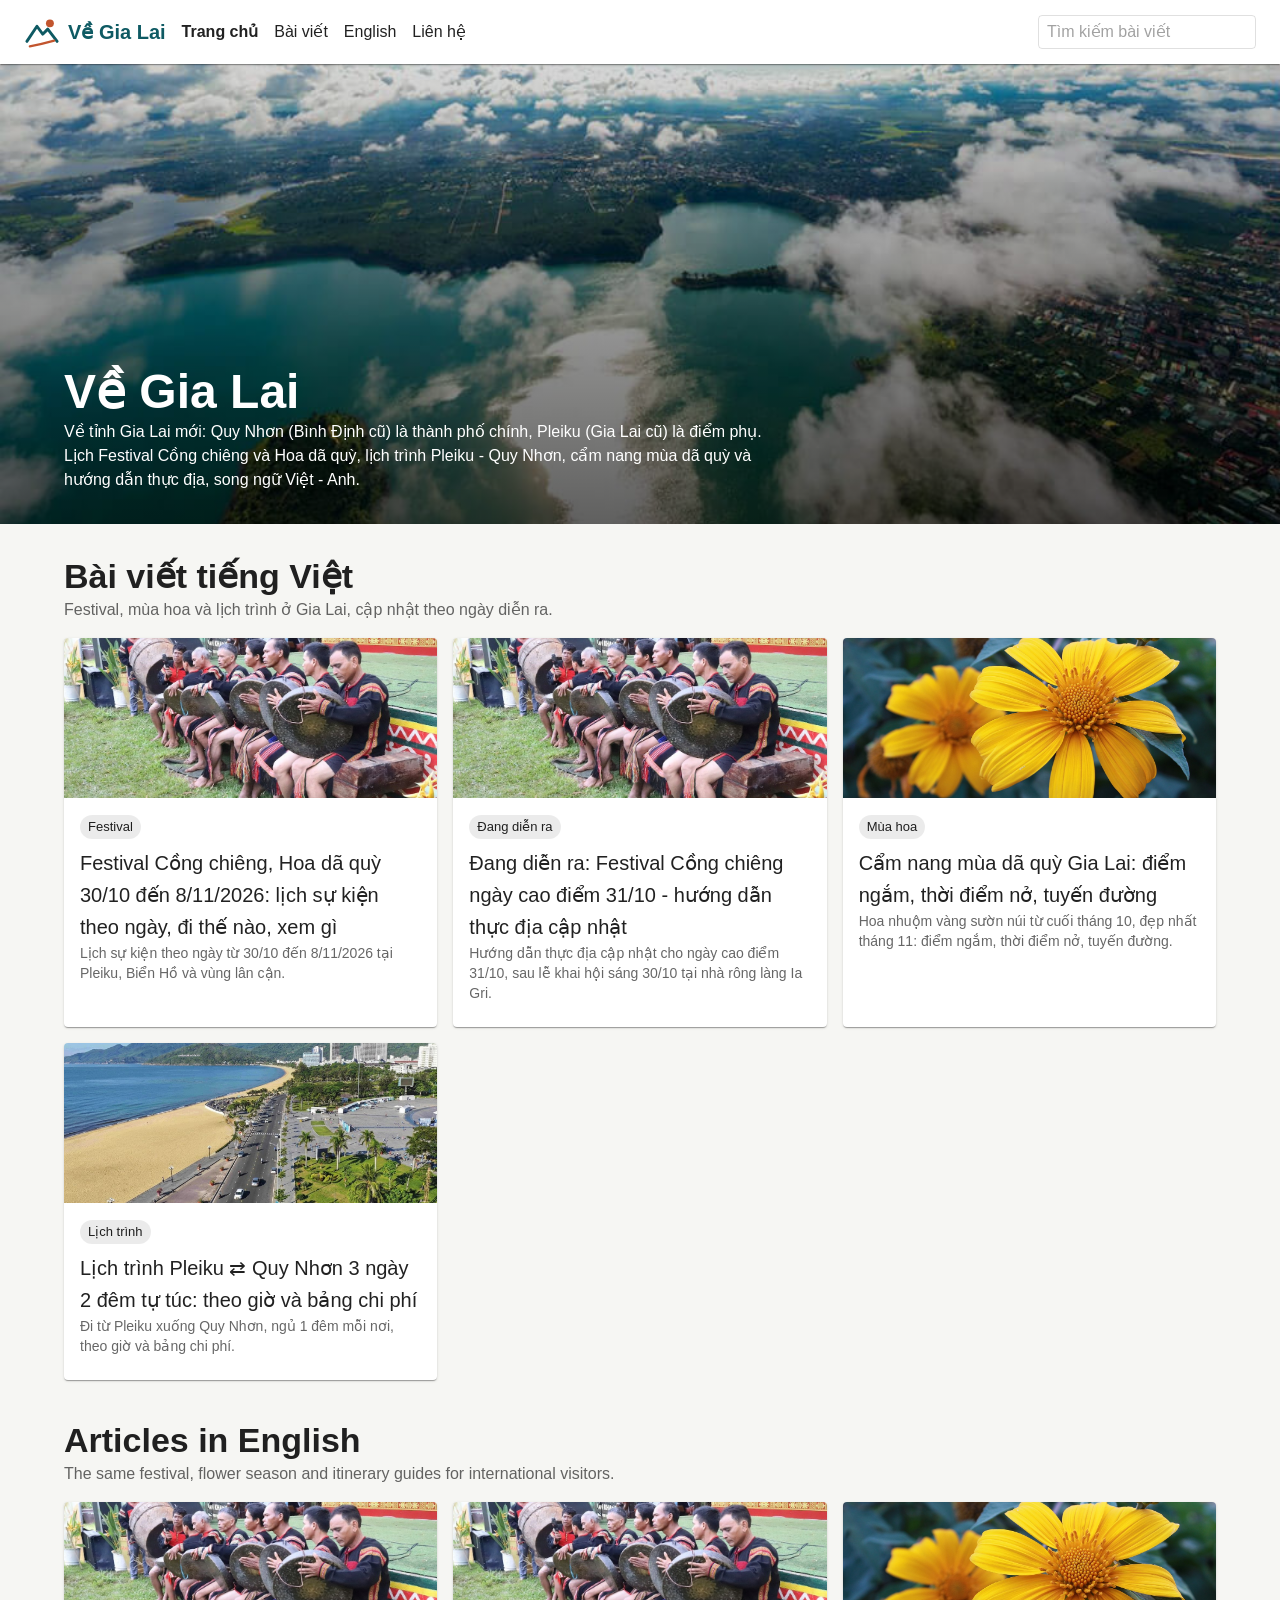
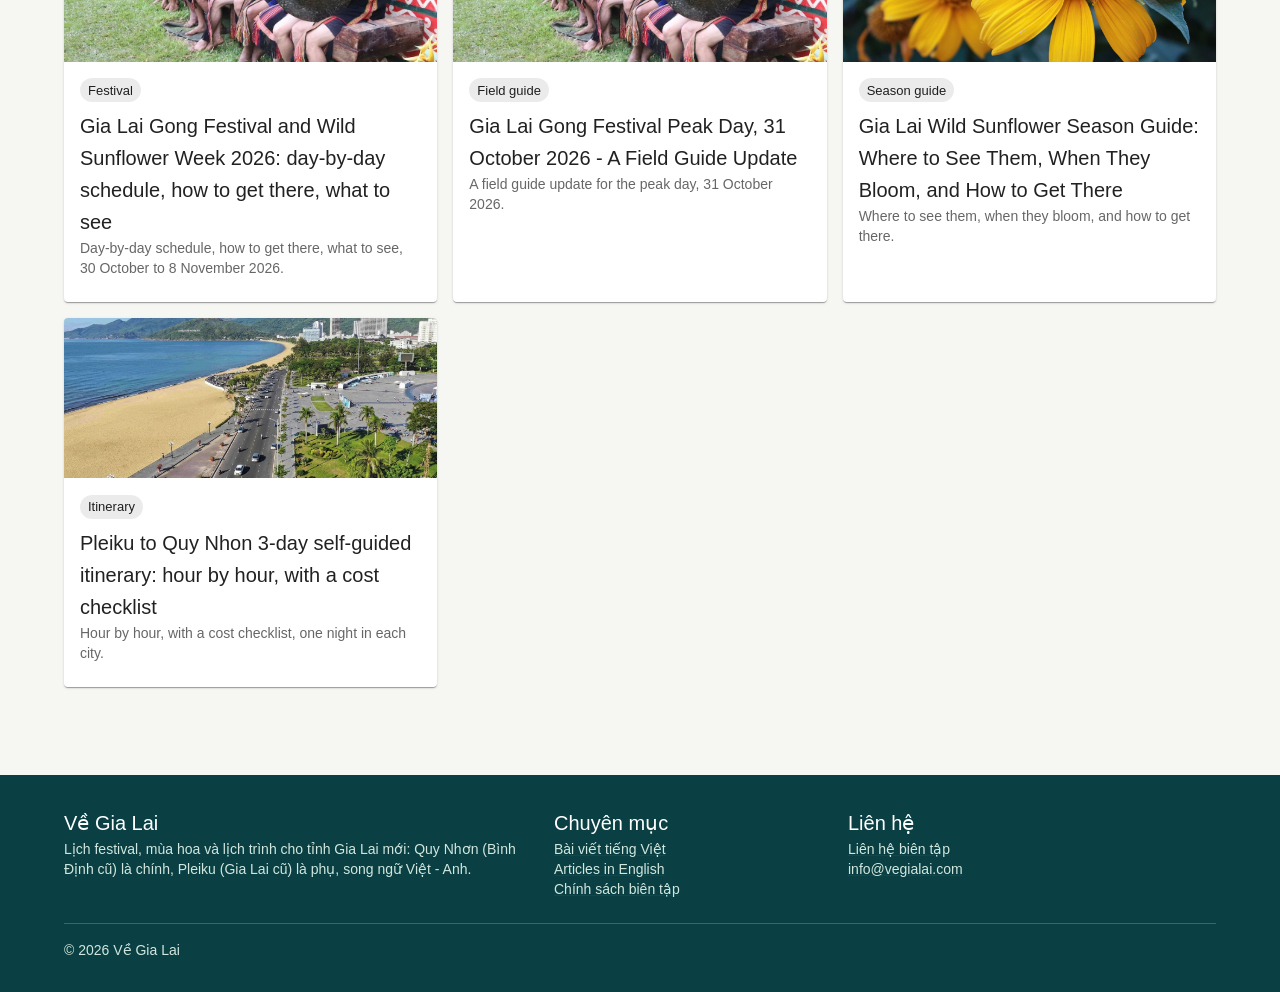
==== commit 496a3b0a: "Clarify geography: new Gia Lai province, Quy Nhon (old Binh Dinh) primary, Pleiku (old Gia Lai) seco" ====
--- a/index.html
+++ b/index.html
@@ -1,2 +1,2 @@
-<!doctype html><html lang="vi"><head><meta charset="utf-8"><meta name="viewport" content="width=device-width,initial-scale=1"><title>Về Gia Lai - Lịch festival, mùa dã quỳ và lịch trình Pleiku - Quy Nhơn</title><link rel="icon" type="image/svg+xml" href="/favicon.svg"><meta name="description" content="Về Gia Lai: lịch Festival Cồng chiêng và Hoa dã quỳ, lịch trình Pleiku - Quy Nhơn, cẩm nang mùa dã quỳ và hướng dẫn ngày cao điểm 31/10."><link rel="canonical" href="https://vegialai.com/"><meta property="og:type" content="website"><meta property="og:locale" content="vi_VN"><meta property="og:title" content="Về Gia Lai - Lịch festival, mùa dã quỳ và lịch trình Pleiku - Quy Nhơn"><meta property="og:description" content="Về Gia Lai: lịch Festival Cồng chiêng và Hoa dã quỳ, lịch trình Pleiku - Quy Nhơn, cẩm nang mùa dã quỳ và hướng dẫn ngày cao điểm 31/10."><meta property="og:image" content="https://vegialai.com/images/hero.jpg"><meta property="og:url" content="https://vegialai.com/"><meta name="theme-color" content="#0E5A63"><meta http-equiv="Content-Security-Policy" content="default-src 'self'; img-src 'self' data: https://www.google-analytics.com; style-src 'self' 'unsafe-inline' https://fonts.googleapis.com; font-src https://fonts.gstatic.com; script-src 'self' https://www.googletagmanager.com; connect-src 'self' https://www.google-analytics.com https://region1.google-analytics.com https://www.googletagmanager.com"><link rel="preconnect" href="https://fonts.googleapis.com"><link rel="preconnect" href="https://fonts.gstatic.com" crossorigin><link rel="stylesheet" href="https://fonts.googleapis.com/css2?family=Be+Vietnam+Pro:wght@400;700;800&family=Noto+Sans:wght@400;700&display=swap"><script async src="https://www.googletagmanager.com/gtag/js?id=G-EB8NK3YJMM"></script><script src="/ga.js"></script>  <script type="module" crossorigin src="/assets/index-DVjj9tHb.js"></script>
-</head><body><a href="#bai-viet" style="position:absolute;left:-999px" onfocus="this.style.left='8px'">Bỏ qua tới nội dung</a><div id="root"><noscript><h1>Về Gia Lai - Lịch festival, mùa dã quỳ và lịch trình Pleiku - Quy Nhơn</h1><p>Lịch Festival Cồng chiêng và Hoa dã quỳ, lịch trình Pleiku - Quy Nhơn, cẩm nang mùa dã quỳ và hướng dẫn thực địa, song ngữ Việt - Anh.</p><ul><li><a href="/bai-viet/festival-cong-chieng-hoa-da-quy-30-10-8-11-2026.html">Festival Cồng chiêng, Hoa dã quỳ 30/10 đến 8/11/2026: lịch sự kiện theo ngày, đi thế nào, xem gì</a></li><li><a href="/bai-viet/festival-cong-chieng-ngay-cao-diem-31-10-huong-dan-thuc-dia.html">Đang diễn ra: Festival Cồng chiêng ngày cao điểm 31/10 - hướng dẫn thực địa cập nhật</a></li><li><a href="/bai-viet/cam-nang-mua-da-quy-gia-lai-diem-ngam-thoi-diem-no-tuyen-duong.html">Cẩm nang mùa dã quỳ Gia Lai: điểm ngắm, thời điểm nở, tuyến đường</a></li><li><a href="/bai-viet/lich-trinh-pleiku-quy-nhon-3-ngay-2-dem-tu-tuc.html">Lịch trình Pleiku ⇄ Quy Nhơn 3 ngày 2 đêm tự túc: theo giờ và bảng chi phí</a></li><li><a href="/bai-viet/gia-lai-gong-festival-wild-sunflower-week-2026-schedule-en.html">Gia Lai Gong Festival and Wild Sunflower Week 2026: day-by-day schedule, how to get there, what to see</a></li><li><a href="/bai-viet/gia-lai-gong-festival-31-october-field-guide-en.html">Gia Lai Gong Festival Peak Day, 31 October 2026 - A Field Guide Update</a></li><li><a href="/bai-viet/gia-lai-wild-sunflower-season-guide-viewing-spots-bloom-time-routes-en.html">Gia Lai Wild Sunflower Season Guide: Where to See Them, When They Bloom, and How to Get There</a></li><li><a href="/bai-viet/pleiku-quy-nhon-3-day-itinerary-self-guided-en.html">Pleiku to Quy Nhon 3-day self-guided itinerary: hour by hour, with a cost checklist</a></li></ul></noscript></div></body></html>
+<!doctype html><html lang="vi"><head><meta charset="utf-8"><meta name="viewport" content="width=device-width,initial-scale=1"><title>Về Gia Lai - Lịch festival, mùa dã quỳ và lịch trình Pleiku - Quy Nhơn</title><link rel="icon" type="image/svg+xml" href="/favicon.svg"><meta name="description" content="Về Gia Lai mới: Quy Nhơn (Bình Định cũ) là thành phố chính, Pleiku (Gia Lai cũ) là điểm phụ. Lịch Festival Cồng chiêng và Hoa dã quỳ, lịch trình Pleiku - Quy Nhơn, cẩm nang mùa dã quỳ và hướng dẫn ngày cao điểm 31/10."><link rel="canonical" href="https://vegialai.com/"><meta property="og:type" content="website"><meta property="og:locale" content="vi_VN"><meta property="og:title" content="Về Gia Lai - Lịch festival, mùa dã quỳ và lịch trình Pleiku - Quy Nhơn"><meta property="og:description" content="Về Gia Lai mới: Quy Nhơn (Bình Định cũ) là thành phố chính, Pleiku (Gia Lai cũ) là điểm phụ. Lịch Festival Cồng chiêng và Hoa dã quỳ, lịch trình Pleiku - Quy Nhơn, cẩm nang mùa dã quỳ và hướng dẫn ngày cao điểm 31/10."><meta property="og:image" content="https://vegialai.com/images/hero.jpg"><meta property="og:url" content="https://vegialai.com/"><meta name="theme-color" content="#0E5A63"><meta http-equiv="Content-Security-Policy" content="default-src 'self'; img-src 'self' data: https://www.google-analytics.com; style-src 'self' 'unsafe-inline' https://fonts.googleapis.com; font-src https://fonts.gstatic.com; script-src 'self' https://www.googletagmanager.com; connect-src 'self' https://www.google-analytics.com https://region1.google-analytics.com https://www.googletagmanager.com"><link rel="preconnect" href="https://fonts.googleapis.com"><link rel="preconnect" href="https://fonts.gstatic.com" crossorigin><link rel="stylesheet" href="https://fonts.googleapis.com/css2?family=Be+Vietnam+Pro:wght@400;700;800&family=Noto+Sans:wght@400;700&display=swap"><script async src="https://www.googletagmanager.com/gtag/js?id=G-EB8NK3YJMM"></script><script src="/ga.js"></script>  <script type="module" crossorigin src="/assets/index-33cE6jdj.js"></script>
+</head><body><a href="#bai-viet" style="position:absolute;left:-999px" onfocus="this.style.left='8px'">Bỏ qua tới nội dung</a><div id="root"><noscript><h1>Về Gia Lai - Lịch festival, mùa dã quỳ và lịch trình Pleiku - Quy Nhơn</h1><p>Tỉnh Gia Lai mới: Quy Nhơn (Bình Định cũ) là chính, Pleiku (Gia Lai cũ) là phụ. Lịch Festival Cồng chiêng và Hoa dã quỳ, lịch trình Pleiku - Quy Nhơn, cẩm nang mùa dã quỳ và hướng dẫn thực địa, song ngữ Việt - Anh.</p><ul><li><a href="/bai-viet/festival-cong-chieng-hoa-da-quy-30-10-8-11-2026.html">Festival Cồng chiêng, Hoa dã quỳ 30/10 đến 8/11/2026: lịch sự kiện theo ngày, đi thế nào, xem gì</a></li><li><a href="/bai-viet/festival-cong-chieng-ngay-cao-diem-31-10-huong-dan-thuc-dia.html">Đang diễn ra: Festival Cồng chiêng ngày cao điểm 31/10 - hướng dẫn thực địa cập nhật</a></li><li><a href="/bai-viet/cam-nang-mua-da-quy-gia-lai-diem-ngam-thoi-diem-no-tuyen-duong.html">Cẩm nang mùa dã quỳ Gia Lai: điểm ngắm, thời điểm nở, tuyến đường</a></li><li><a href="/bai-viet/lich-trinh-pleiku-quy-nhon-3-ngay-2-dem-tu-tuc.html">Lịch trình Pleiku ⇄ Quy Nhơn 3 ngày 2 đêm tự túc: theo giờ và bảng chi phí</a></li><li><a href="/bai-viet/gia-lai-gong-festival-wild-sunflower-week-2026-schedule-en.html">Gia Lai Gong Festival and Wild Sunflower Week 2026: day-by-day schedule, how to get there, what to see</a></li><li><a href="/bai-viet/gia-lai-gong-festival-31-october-field-guide-en.html">Gia Lai Gong Festival Peak Day, 31 October 2026 - A Field Guide Update</a></li><li><a href="/bai-viet/gia-lai-wild-sunflower-season-guide-viewing-spots-bloom-time-routes-en.html">Gia Lai Wild Sunflower Season Guide: Where to See Them, When They Bloom, and How to Get There</a></li><li><a href="/bai-viet/pleiku-quy-nhon-3-day-itinerary-self-guided-en.html">Pleiku to Quy Nhon 3-day self-guided itinerary: hour by hour, with a cost checklist</a></li></ul></noscript></div></body></html>
